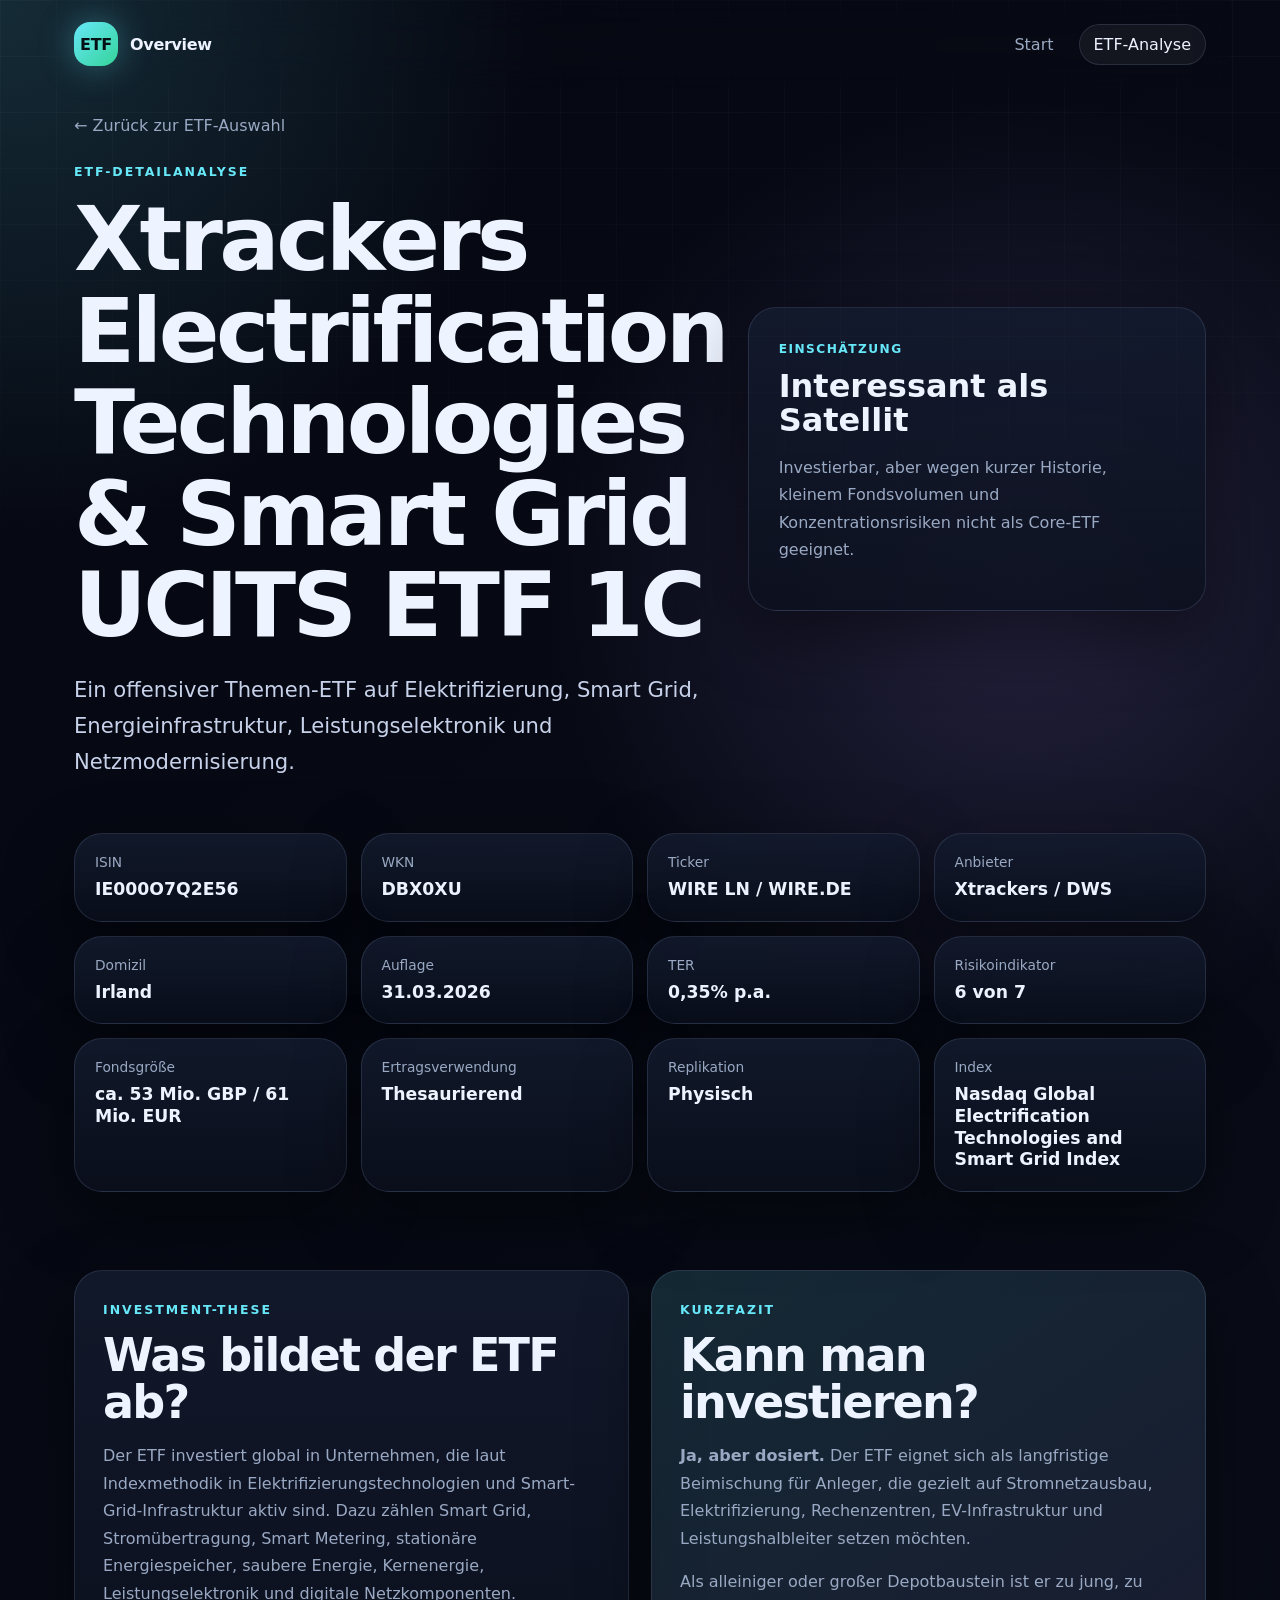
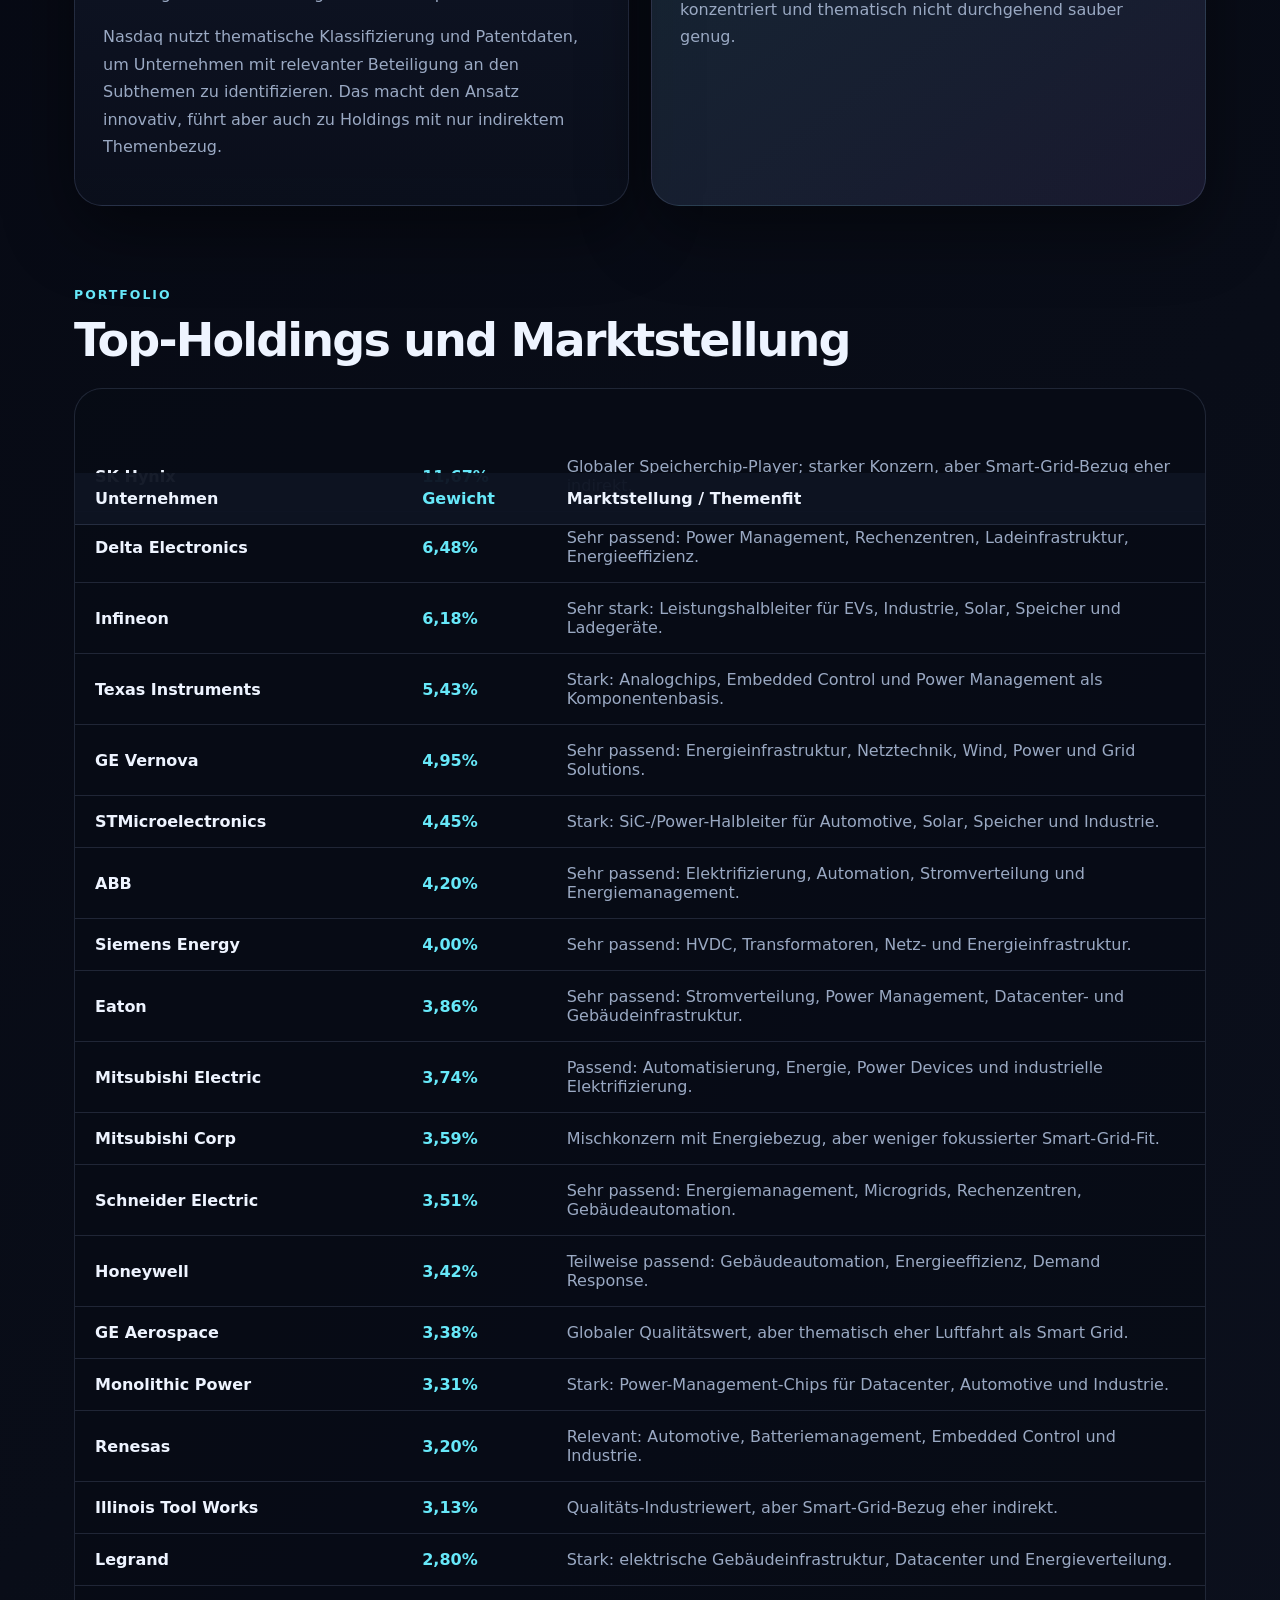
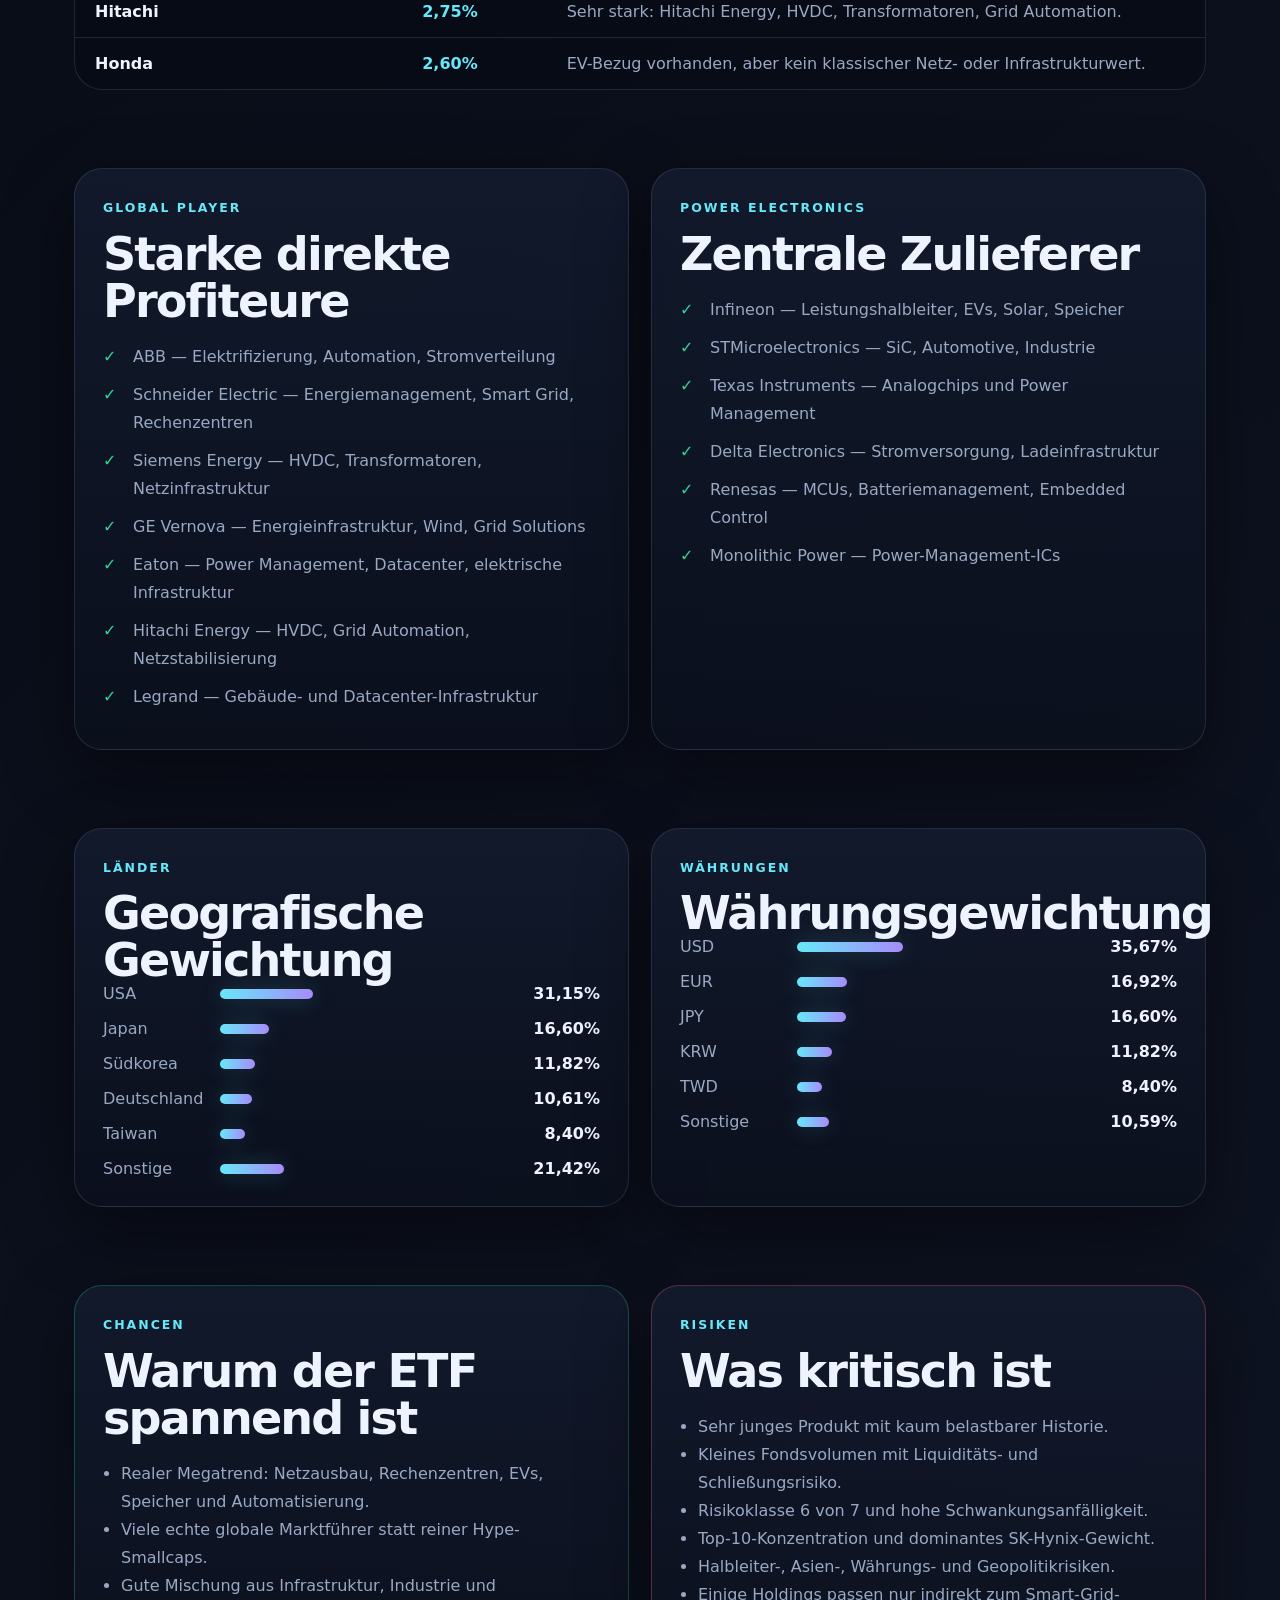
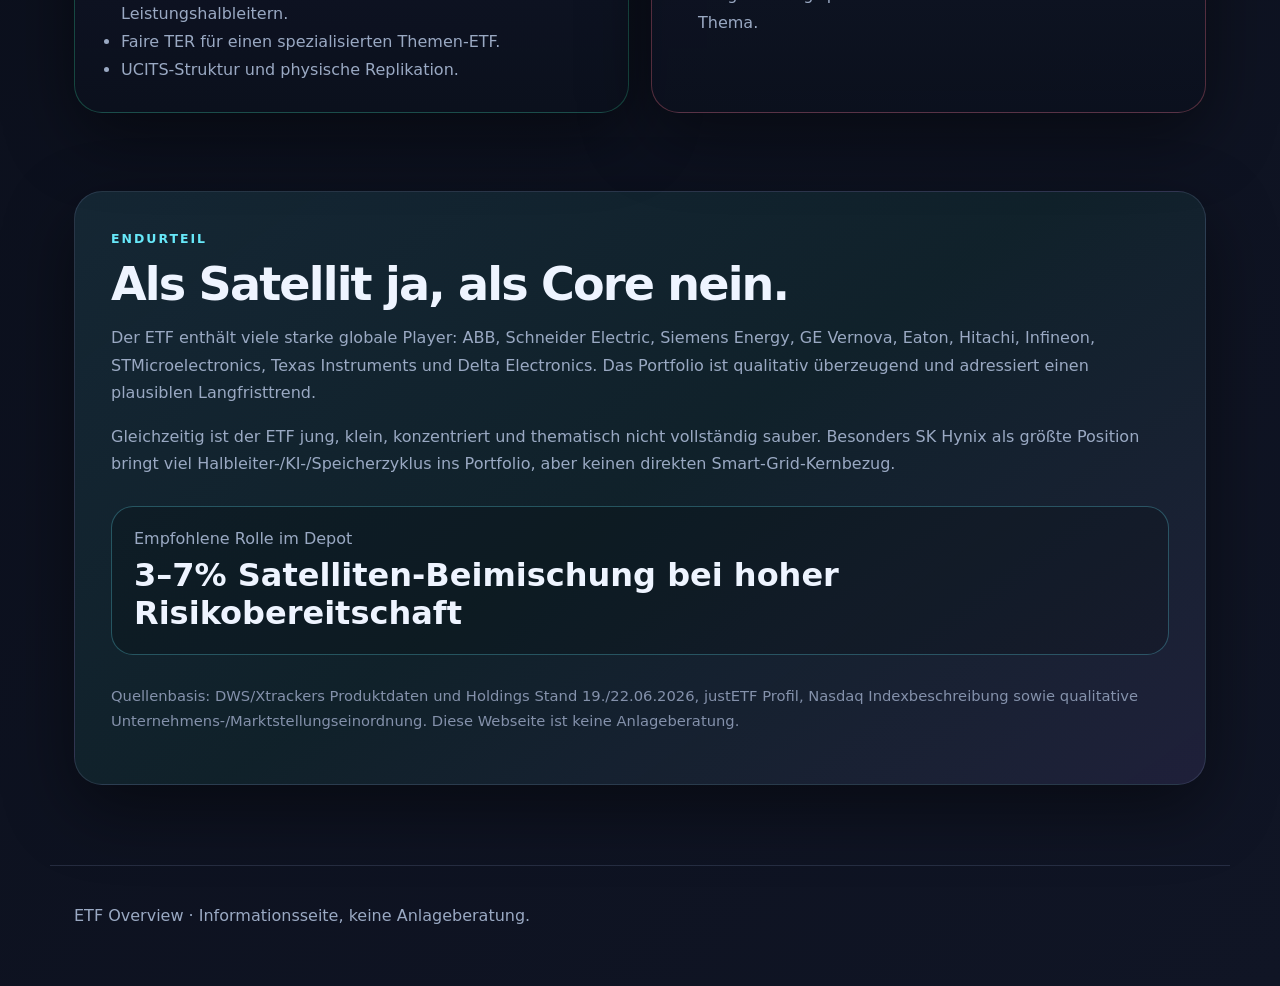
==== etf.html @ c2e36593 "Initial ETF overview website" ====
<!doctype html>
<html lang="de">
<head>
  <meta charset="utf-8" />
  <meta name="viewport" content="width=device-width, initial-scale=1" />
  <title>Xtrackers Electrification Technologies & Smart Grid UCITS ETF 1C · ETF Overview</title>
  <meta name="description" content="Ausführliche ETF-Analyse zu IE000O7Q2E56 mit Holdings, Chancen, Risiken und Investment-Einschätzung." />
  <link rel="stylesheet" href="styles.css" />
</head>
<body>
  <header class="site-header">
    <a class="brand" href="index.html" aria-label="ETF Overview Startseite">
      <span class="brand-mark">ETF</span>
      <span>Overview</span>
    </a>
    <nav class="nav" aria-label="Hauptnavigation">
      <a href="index.html">Start</a>
      <a href="etf.html" class="active">ETF-Analyse</a>
    </nav>
  </header>

  <main>
    <section class="detail-hero">
      <div>
        <a class="back-link" href="index.html">← Zurück zur ETF-Auswahl</a>
        <p class="eyebrow">ETF-Detailanalyse</p>
        <h1>Xtrackers Electrification Technologies & Smart Grid UCITS ETF 1C</h1>
        <p class="lead">Ein offensiver Themen-ETF auf Elektrifizierung, Smart Grid, Energieinfrastruktur, Leistungselektronik und Netzmodernisierung.</p>
      </div>
      <aside class="verdict-card">
        <span class="verdict-label">Einschätzung</span>
        <strong>Interessant als Satellit</strong>
        <p>Investierbar, aber wegen kurzer Historie, kleinem Fondsvolumen und Konzentrationsrisiken nicht als Core-ETF geeignet.</p>
      </aside>
    </section>

    <section class="metric-grid">
      <div><span>ISIN</span><strong>IE000O7Q2E56</strong></div>
      <div><span>WKN</span><strong>DBX0XU</strong></div>
      <div><span>Ticker</span><strong>WIRE LN / WIRE.DE</strong></div>
      <div><span>Anbieter</span><strong>Xtrackers / DWS</strong></div>
      <div><span>Domizil</span><strong>Irland</strong></div>
      <div><span>Auflage</span><strong>31.03.2026</strong></div>
      <div><span>TER</span><strong>0,35% p.a.</strong></div>
      <div><span>Risikoindikator</span><strong>6 von 7</strong></div>
      <div><span>Fondsgröße</span><strong>ca. 53 Mio. GBP / 61 Mio. EUR</strong></div>
      <div><span>Ertragsverwendung</span><strong>Thesaurierend</strong></div>
      <div><span>Replikation</span><strong>Physisch</strong></div>
      <div><span>Index</span><strong>Nasdaq Global Electrification Technologies and Smart Grid Index</strong></div>
    </section>

    <section class="section two-column">
      <article class="content-card">
        <p class="eyebrow">Investment-These</p>
        <h2>Was bildet der ETF ab?</h2>
        <p>Der ETF investiert global in Unternehmen, die laut Indexmethodik in Elektrifizierungstechnologien und Smart-Grid-Infrastruktur aktiv sind. Dazu zählen Smart Grid, Stromübertragung, Smart Metering, stationäre Energiespeicher, saubere Energie, Kernenergie, Leistungselektronik und digitale Netzkomponenten.</p>
        <p>Nasdaq nutzt thematische Klassifizierung und Patentdaten, um Unternehmen mit relevanter Beteiligung an den Subthemen zu identifizieren. Das macht den Ansatz innovativ, führt aber auch zu Holdings mit nur indirektem Themenbezug.</p>
      </article>
      <article class="content-card accent">
        <p class="eyebrow">Kurzfazit</p>
        <h2>Kann man investieren?</h2>
        <p><strong>Ja, aber dosiert.</strong> Der ETF eignet sich als langfristige Beimischung für Anleger, die gezielt auf Stromnetzausbau, Elektrifizierung, Rechenzentren, EV-Infrastruktur und Leistungshalbleiter setzen möchten.</p>
        <p>Als alleiniger oder großer Depotbaustein ist er zu jung, zu konzentriert und thematisch nicht durchgehend sauber genug.</p>
      </article>
    </section>

    <section class="section">
      <div class="section-heading">
        <p class="eyebrow">Portfolio</p>
        <h2>Top-Holdings und Marktstellung</h2>
      </div>
      <div class="holdings-table" role="table" aria-label="Top Holdings">
        <div class="table-row header" role="row">
          <span>Unternehmen</span><span>Gewicht</span><span>Marktstellung / Themenfit</span>
        </div>
        <div class="table-row"><span>SK Hynix</span><span>11,67%</span><span>Globaler Speicherchip-Player; starker Konzern, aber Smart-Grid-Bezug eher indirekt.</span></div>
        <div class="table-row"><span>Delta Electronics</span><span>6,48%</span><span>Sehr passend: Power Management, Rechenzentren, Ladeinfrastruktur, Energieeffizienz.</span></div>
        <div class="table-row"><span>Infineon</span><span>6,18%</span><span>Sehr stark: Leistungshalbleiter für EVs, Industrie, Solar, Speicher und Ladegeräte.</span></div>
        <div class="table-row"><span>Texas Instruments</span><span>5,43%</span><span>Stark: Analogchips, Embedded Control und Power Management als Komponentenbasis.</span></div>
        <div class="table-row"><span>GE Vernova</span><span>4,95%</span><span>Sehr passend: Energieinfrastruktur, Netztechnik, Wind, Power und Grid Solutions.</span></div>
        <div class="table-row"><span>STMicroelectronics</span><span>4,45%</span><span>Stark: SiC-/Power-Halbleiter für Automotive, Solar, Speicher und Industrie.</span></div>
        <div class="table-row"><span>ABB</span><span>4,20%</span><span>Sehr passend: Elektrifizierung, Automation, Stromverteilung und Energiemanagement.</span></div>
        <div class="table-row"><span>Siemens Energy</span><span>4,00%</span><span>Sehr passend: HVDC, Transformatoren, Netz- und Energieinfrastruktur.</span></div>
        <div class="table-row"><span>Eaton</span><span>3,86%</span><span>Sehr passend: Stromverteilung, Power Management, Datacenter- und Gebäudeinfrastruktur.</span></div>
        <div class="table-row"><span>Mitsubishi Electric</span><span>3,74%</span><span>Passend: Automatisierung, Energie, Power Devices und industrielle Elektrifizierung.</span></div>
        <div class="table-row"><span>Mitsubishi Corp</span><span>3,59%</span><span>Mischkonzern mit Energiebezug, aber weniger fokussierter Smart-Grid-Fit.</span></div>
        <div class="table-row"><span>Schneider Electric</span><span>3,51%</span><span>Sehr passend: Energiemanagement, Microgrids, Rechenzentren, Gebäudeautomation.</span></div>
        <div class="table-row"><span>Honeywell</span><span>3,42%</span><span>Teilweise passend: Gebäudeautomation, Energieeffizienz, Demand Response.</span></div>
        <div class="table-row"><span>GE Aerospace</span><span>3,38%</span><span>Globaler Qualitätswert, aber thematisch eher Luftfahrt als Smart Grid.</span></div>
        <div class="table-row"><span>Monolithic Power</span><span>3,31%</span><span>Stark: Power-Management-Chips für Datacenter, Automotive und Industrie.</span></div>
        <div class="table-row"><span>Renesas</span><span>3,20%</span><span>Relevant: Automotive, Batteriemanagement, Embedded Control und Industrie.</span></div>
        <div class="table-row"><span>Illinois Tool Works</span><span>3,13%</span><span>Qualitäts-Industriewert, aber Smart-Grid-Bezug eher indirekt.</span></div>
        <div class="table-row"><span>Legrand</span><span>2,80%</span><span>Stark: elektrische Gebäudeinfrastruktur, Datacenter und Energieverteilung.</span></div>
        <div class="table-row"><span>Hitachi</span><span>2,75%</span><span>Sehr stark: Hitachi Energy, HVDC, Transformatoren, Grid Automation.</span></div>
        <div class="table-row"><span>Honda</span><span>2,60%</span><span>EV-Bezug vorhanden, aber kein klassischer Netz- oder Infrastrukturwert.</span></div>
      </div>
    </section>

    <section class="section two-column">
      <article class="content-card">
        <p class="eyebrow">Global Player</p>
        <h2>Starke direkte Profiteure</h2>
        <ul class="check-list">
          <li>ABB — Elektrifizierung, Automation, Stromverteilung</li>
          <li>Schneider Electric — Energiemanagement, Smart Grid, Rechenzentren</li>
          <li>Siemens Energy — HVDC, Transformatoren, Netzinfrastruktur</li>
          <li>GE Vernova — Energieinfrastruktur, Wind, Grid Solutions</li>
          <li>Eaton — Power Management, Datacenter, elektrische Infrastruktur</li>
          <li>Hitachi Energy — HVDC, Grid Automation, Netzstabilisierung</li>
          <li>Legrand — Gebäude- und Datacenter-Infrastruktur</li>
        </ul>
      </article>
      <article class="content-card">
        <p class="eyebrow">Power Electronics</p>
        <h2>Zentrale Zulieferer</h2>
        <ul class="check-list">
          <li>Infineon — Leistungshalbleiter, EVs, Solar, Speicher</li>
          <li>STMicroelectronics — SiC, Automotive, Industrie</li>
          <li>Texas Instruments — Analogchips und Power Management</li>
          <li>Delta Electronics — Stromversorgung, Ladeinfrastruktur</li>
          <li>Renesas — MCUs, Batteriemanagement, Embedded Control</li>
          <li>Monolithic Power — Power-Management-ICs</li>
        </ul>
      </article>
    </section>

    <section class="section allocation-grid">
      <article class="content-card">
        <p class="eyebrow">Länder</p>
        <h2>Geografische Gewichtung</h2>
        <div class="bars">
          <div><span>USA</span><strong style="width:31.15%"></strong><em>31,15%</em></div>
          <div><span>Japan</span><strong style="width:16.60%"></strong><em>16,60%</em></div>
          <div><span>Südkorea</span><strong style="width:11.82%"></strong><em>11,82%</em></div>
          <div><span>Deutschland</span><strong style="width:10.61%"></strong><em>10,61%</em></div>
          <div><span>Taiwan</span><strong style="width:8.40%"></strong><em>8,40%</em></div>
          <div><span>Sonstige</span><strong style="width:21.42%"></strong><em>21,42%</em></div>
        </div>
      </article>
      <article class="content-card">
        <p class="eyebrow">Währungen</p>
        <h2>Währungsgewichtung</h2>
        <div class="bars">
          <div><span>USD</span><strong style="width:35.67%"></strong><em>35,67%</em></div>
          <div><span>EUR</span><strong style="width:16.92%"></strong><em>16,92%</em></div>
          <div><span>JPY</span><strong style="width:16.60%"></strong><em>16,60%</em></div>
          <div><span>KRW</span><strong style="width:11.82%"></strong><em>11,82%</em></div>
          <div><span>TWD</span><strong style="width:8.40%"></strong><em>8,40%</em></div>
          <div><span>Sonstige</span><strong style="width:10.59%"></strong><em>10,59%</em></div>
        </div>
      </article>
    </section>

    <section class="section two-column">
      <article class="content-card positive">
        <p class="eyebrow">Chancen</p>
        <h2>Warum der ETF spannend ist</h2>
        <ul>
          <li>Realer Megatrend: Netzausbau, Rechenzentren, EVs, Speicher und Automatisierung.</li>
          <li>Viele echte globale Marktführer statt reiner Hype-Smallcaps.</li>
          <li>Gute Mischung aus Infrastruktur, Industrie und Leistungshalbleitern.</li>
          <li>Faire TER für einen spezialisierten Themen-ETF.</li>
          <li>UCITS-Struktur und physische Replikation.</li>
        </ul>
      </article>
      <article class="content-card risk">
        <p class="eyebrow">Risiken</p>
        <h2>Was kritisch ist</h2>
        <ul>
          <li>Sehr junges Produkt mit kaum belastbarer Historie.</li>
          <li>Kleines Fondsvolumen mit Liquiditäts- und Schließungsrisiko.</li>
          <li>Risikoklasse 6 von 7 und hohe Schwankungsanfälligkeit.</li>
          <li>Top-10-Konzentration und dominantes SK-Hynix-Gewicht.</li>
          <li>Halbleiter-, Asien-, Währungs- und Geopolitikrisiken.</li>
          <li>Einige Holdings passen nur indirekt zum Smart-Grid-Thema.</li>
        </ul>
      </article>
    </section>

    <section class="section conclusion">
      <p class="eyebrow">Endurteil</p>
      <h2>Als Satellit ja, als Core nein.</h2>
      <p>Der ETF enthält viele starke globale Player: ABB, Schneider Electric, Siemens Energy, GE Vernova, Eaton, Hitachi, Infineon, STMicroelectronics, Texas Instruments und Delta Electronics. Das Portfolio ist qualitativ überzeugend und adressiert einen plausiblen Langfristtrend.</p>
      <p>Gleichzeitig ist der ETF jung, klein, konzentriert und thematisch nicht vollständig sauber. Besonders SK Hynix als größte Position bringt viel Halbleiter-/KI-/Speicherzyklus ins Portfolio, aber keinen direkten Smart-Grid-Kernbezug.</p>
      <div class="recommendation">
        <span>Empfohlene Rolle im Depot</span>
        <strong>3–7% Satelliten-Beimischung bei hoher Risikobereitschaft</strong>
      </div>
      <p class="source-note">Quellenbasis: DWS/Xtrackers Produktdaten und Holdings Stand 19./22.06.2026, justETF Profil, Nasdaq Indexbeschreibung sowie qualitative Unternehmens-/Marktstellungseinordnung. Diese Webseite ist keine Anlageberatung.</p>
    </section>
  </main>

  <footer class="site-footer">
    <p>ETF Overview · Informationsseite, keine Anlageberatung.</p>
  </footer>
</body>
</html>
---- styles.css ----
:root {
  color-scheme: dark;
  --bg: #070a12;
  --bg-soft: #0d1220;
  --card: rgba(18, 25, 42, 0.78);
  --card-strong: rgba(25, 34, 56, 0.92);
  --text: #eef4ff;
  --muted: #9aa9c3;
  --line: rgba(142, 162, 204, 0.18);
  --accent: #67e8f9;
  --accent-2: #a78bfa;
  --accent-3: #34d399;
  --danger: #fb7185;
  --warning: #fbbf24;
  --shadow: 0 24px 70px rgba(0, 0, 0, 0.45);
  --radius: 28px;
  --max: 1180px;
}

* { box-sizing: border-box; }

html { scroll-behavior: smooth; }

body {
  margin: 0;
  min-height: 100vh;
  font-family: Inter, ui-sans-serif, system-ui, -apple-system, BlinkMacSystemFont, "Segoe UI", sans-serif;
  background:
    radial-gradient(circle at top left, rgba(103, 232, 249, 0.16), transparent 34rem),
    radial-gradient(circle at 80% 10%, rgba(167, 139, 250, 0.18), transparent 30rem),
    linear-gradient(135deg, #050711 0%, #090d18 45%, #101525 100%);
  color: var(--text);
}

body::before {
  content: "";
  position: fixed;
  inset: 0;
  pointer-events: none;
  background-image:
    linear-gradient(rgba(255, 255, 255, 0.035) 1px, transparent 1px),
    linear-gradient(90deg, rgba(255, 255, 255, 0.035) 1px, transparent 1px);
  background-size: 56px 56px;
  mask-image: linear-gradient(to bottom, rgba(0,0,0,.8), transparent 75%);
}

a { color: inherit; text-decoration: none; }

.site-header {
  position: sticky;
  top: 0;
  z-index: 20;
  display: flex;
  align-items: center;
  justify-content: space-between;
  max-width: var(--max);
  margin: 0 auto;
  padding: 22px 24px;
  backdrop-filter: blur(18px);
}

.brand { display: inline-flex; align-items: center; gap: 12px; font-weight: 800; letter-spacing: -0.02em; }
.brand-mark {
  display: grid;
  place-items: center;
  width: 44px;
  height: 44px;
  border-radius: 16px;
  color: #041016;
  background: linear-gradient(135deg, var(--accent), var(--accent-3));
  box-shadow: 0 0 34px rgba(103, 232, 249, .35);
}

.nav { display: flex; gap: 10px; }
.nav a {
  padding: 10px 14px;
  color: var(--muted);
  border: 1px solid transparent;
  border-radius: 999px;
}
.nav a.active, .nav a:hover { color: var(--text); border-color: var(--line); background: rgba(255,255,255,.05); }

main { max-width: var(--max); margin: 0 auto; padding: 28px 24px 80px; }

.hero, .detail-hero {
  display: grid;
  grid-template-columns: minmax(0, 1.05fr) minmax(320px, .75fr);
  gap: 32px;
  align-items: center;
  min-height: 68vh;
}

.detail-hero { min-height: 420px; }

.eyebrow {
  margin: 0 0 12px;
  color: var(--accent);
  font-size: 0.78rem;
  font-weight: 800;
  text-transform: uppercase;
  letter-spacing: 0.16em;
}

h1, h2, h3 { margin: 0; letter-spacing: -0.04em; line-height: 1.02; }
h1 { font-size: clamp(2.8rem, 7vw, 6.4rem); max-width: 950px; }
h2 { font-size: clamp(1.8rem, 3.6vw, 3rem); }
h3 { font-size: clamp(1.4rem, 2.4vw, 2.1rem); }

.lead { color: #c7d2ea; font-size: clamp(1.08rem, 1.7vw, 1.32rem); line-height: 1.7; max-width: 760px; }
p { color: var(--muted); line-height: 1.72; }

.hero-actions { display: flex; gap: 14px; flex-wrap: wrap; margin-top: 30px; }
.button {
  display: inline-flex;
  align-items: center;
  justify-content: center;
  min-height: 48px;
  padding: 0 20px;
  border-radius: 999px;
  font-weight: 800;
  border: 1px solid var(--line);
}
.button.primary { color: #031018; background: linear-gradient(135deg, var(--accent), var(--accent-3)); box-shadow: 0 16px 42px rgba(52, 211, 153, .2); }
.button.ghost { color: var(--text); background: rgba(255,255,255,.05); }

.hero-panel, .verdict-card, .content-card, .etf-card, .metric-grid > div, .conclusion {
  border: 1px solid var(--line);
  background: linear-gradient(180deg, rgba(19, 27, 46, 0.86), rgba(11, 16, 29, 0.82));
  box-shadow: var(--shadow);
  border-radius: var(--radius);
}

.hero-panel {
  position: relative;
  overflow: hidden;
  padding: 34px;
  min-height: 420px;
}

.panel-label, .verdict-label { color: var(--accent); font-weight: 800; text-transform: uppercase; letter-spacing: .12em; font-size: .76rem; }
.hero-panel h2 { margin-top: 16px; }

.orb { position: absolute; border-radius: 50%; filter: blur(4px); opacity: .78; }
.orb-one { width: 210px; height: 210px; right: -70px; top: -50px; background: radial-gradient(circle, rgba(103,232,249,.5), transparent 70%); }
.orb-two { width: 180px; height: 180px; left: -40px; bottom: -40px; background: radial-gradient(circle, rgba(167,139,250,.45), transparent 70%); }

.metric-grid {
  display: grid;
  grid-template-columns: repeat(4, minmax(0, 1fr));
  gap: 14px;
  margin: 32px 0;
}
.metric-grid.mini { grid-template-columns: repeat(2, minmax(0, 1fr)); position: relative; z-index: 1; }
.metric-grid > div { padding: 20px; }
.metric-grid span { display: block; color: var(--muted); font-size: .86rem; margin-bottom: 9px; }
.metric-grid strong { display: block; font-size: 1.08rem; line-height: 1.25; }

.section { margin-top: 78px; }
.section-heading { max-width: 780px; margin-bottom: 24px; }
.two-column, .allocation-grid { display: grid; grid-template-columns: repeat(2, minmax(0, 1fr)); gap: 22px; }

.etf-card {
  display: block;
  padding: 30px;
  transition: transform .2s ease, border-color .2s ease, background .2s ease;
}
.etf-card:hover { transform: translateY(-4px); border-color: rgba(103,232,249,.46); background: linear-gradient(180deg, rgba(23, 34, 60, .94), rgba(11,16,29,.9)); }
.card-topline { display: flex; gap: 8px; flex-wrap: wrap; margin-bottom: 20px; }
.pill { display: inline-flex; padding: 7px 10px; color: #041016; background: var(--accent); border-radius: 999px; font-weight: 800; font-size: .75rem; }
.pill.muted { color: var(--text); background: rgba(255,255,255,.08); border: 1px solid var(--line); }
.card-stats { display: flex; flex-wrap: wrap; gap: 10px; margin: 24px 0; }
.card-stats span { color: var(--muted); padding: 10px 12px; background: rgba(255,255,255,.05); border-radius: 14px; border: 1px solid var(--line); }
.card-stats strong { color: var(--text); }
.card-footer { display: flex; justify-content: space-between; align-items: center; color: var(--accent); font-weight: 900; }

.back-link { display: inline-flex; margin-bottom: 26px; color: var(--muted); }
.back-link:hover { color: var(--accent); }
.verdict-card { padding: 30px; }
.verdict-card strong { display: block; margin-top: 12px; font-size: 2rem; line-height: 1.08; }

.content-card { padding: 28px; }
.content-card.accent { background: linear-gradient(145deg, rgba(103,232,249,.14), rgba(167,139,250,.10)); }
.content-card.positive { border-color: rgba(52,211,153,.28); }
.content-card.risk { border-color: rgba(251,113,133,.30); }

ul { margin: 18px 0 0; padding-left: 18px; color: var(--muted); line-height: 1.75; }
.check-list { list-style: none; padding: 0; }
.check-list li { position: relative; padding-left: 30px; margin: 10px 0; }
.check-list li::before { content: "✓"; position: absolute; left: 0; color: var(--accent-3); font-weight: 900; }

.holdings-table { overflow: hidden; border-radius: var(--radius); border: 1px solid var(--line); background: rgba(8, 12, 22, .72); }
.table-row { display: grid; grid-template-columns: 1.1fr .45fr 2.2fr; gap: 18px; padding: 16px 20px; border-bottom: 1px solid var(--line); align-items: center; }
.table-row:last-child { border-bottom: 0; }
.table-row.header { position: sticky; top: 84px; z-index: 5; color: var(--text); font-weight: 900; background: rgba(14, 20, 35, .96); }
.table-row span:nth-child(2) { color: var(--accent); font-weight: 900; }
.table-row:not(.header) span:first-child { font-weight: 800; color: var(--text); }
.table-row:not(.header) span:last-child { color: var(--muted); }

.bars { display: grid; gap: 16px; }
.bars div { display: grid; grid-template-columns: 105px 1fr 70px; gap: 12px; align-items: center; color: var(--muted); }
.bars strong { display: block; height: 10px; border-radius: 999px; background: linear-gradient(90deg, var(--accent), var(--accent-2)); min-width: 24px; box-shadow: 0 0 22px rgba(103,232,249,.22); }
.bars em { font-style: normal; color: var(--text); font-weight: 800; text-align: right; }

.conclusion { padding: 36px; background: linear-gradient(145deg, rgba(103,232,249,.10), rgba(52,211,153,.08), rgba(167,139,250,.10)); }
.recommendation { margin: 28px 0; padding: 22px; border-radius: 22px; border: 1px solid rgba(103,232,249,.28); background: rgba(0,0,0,.18); }
.recommendation span { display: block; color: var(--muted); margin-bottom: 8px; }
.recommendation strong { font-size: clamp(1.25rem, 2.5vw, 2rem); }
.source-note { font-size: .92rem; color: #8491ab; }

.site-footer { max-width: var(--max); margin: 0 auto; padding: 36px 24px 56px; border-top: 1px solid var(--line); }
.site-footer p { margin: 0; }

@media (max-width: 900px) {
  .hero, .detail-hero, .two-column, .allocation-grid { grid-template-columns: 1fr; }
  .metric-grid { grid-template-columns: repeat(2, minmax(0, 1fr)); }
  .table-row { grid-template-columns: 1fr; gap: 6px; }
  .table-row.header { display: none; }
  .site-header { align-items: flex-start; gap: 14px; flex-direction: column; }
}

@media (max-width: 560px) {
  main { padding-inline: 16px; }
  .site-header { padding-inline: 16px; }
  .metric-grid { grid-template-columns: 1fr; }
  .hero-panel, .content-card, .etf-card, .conclusion { padding: 22px; }
  .bars div { grid-template-columns: 1fr; }
  .bars em { text-align: left; }
}
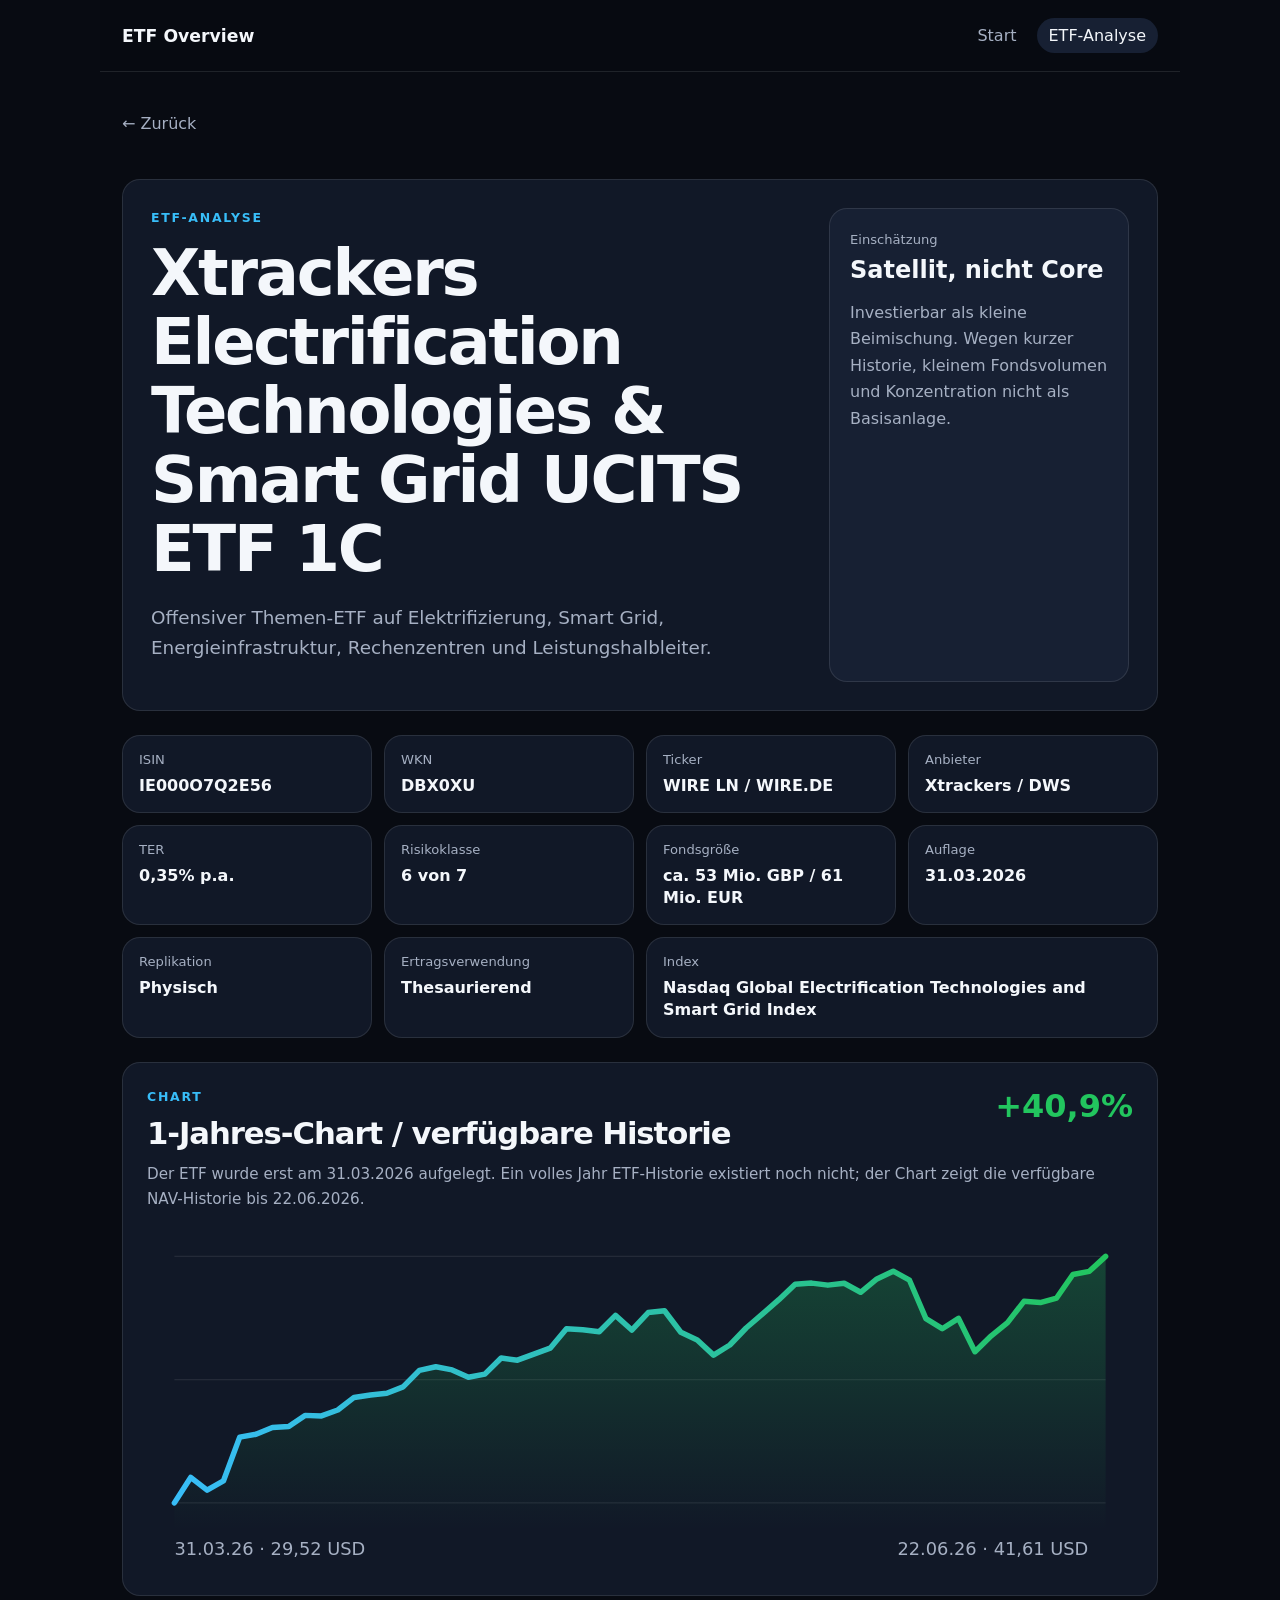
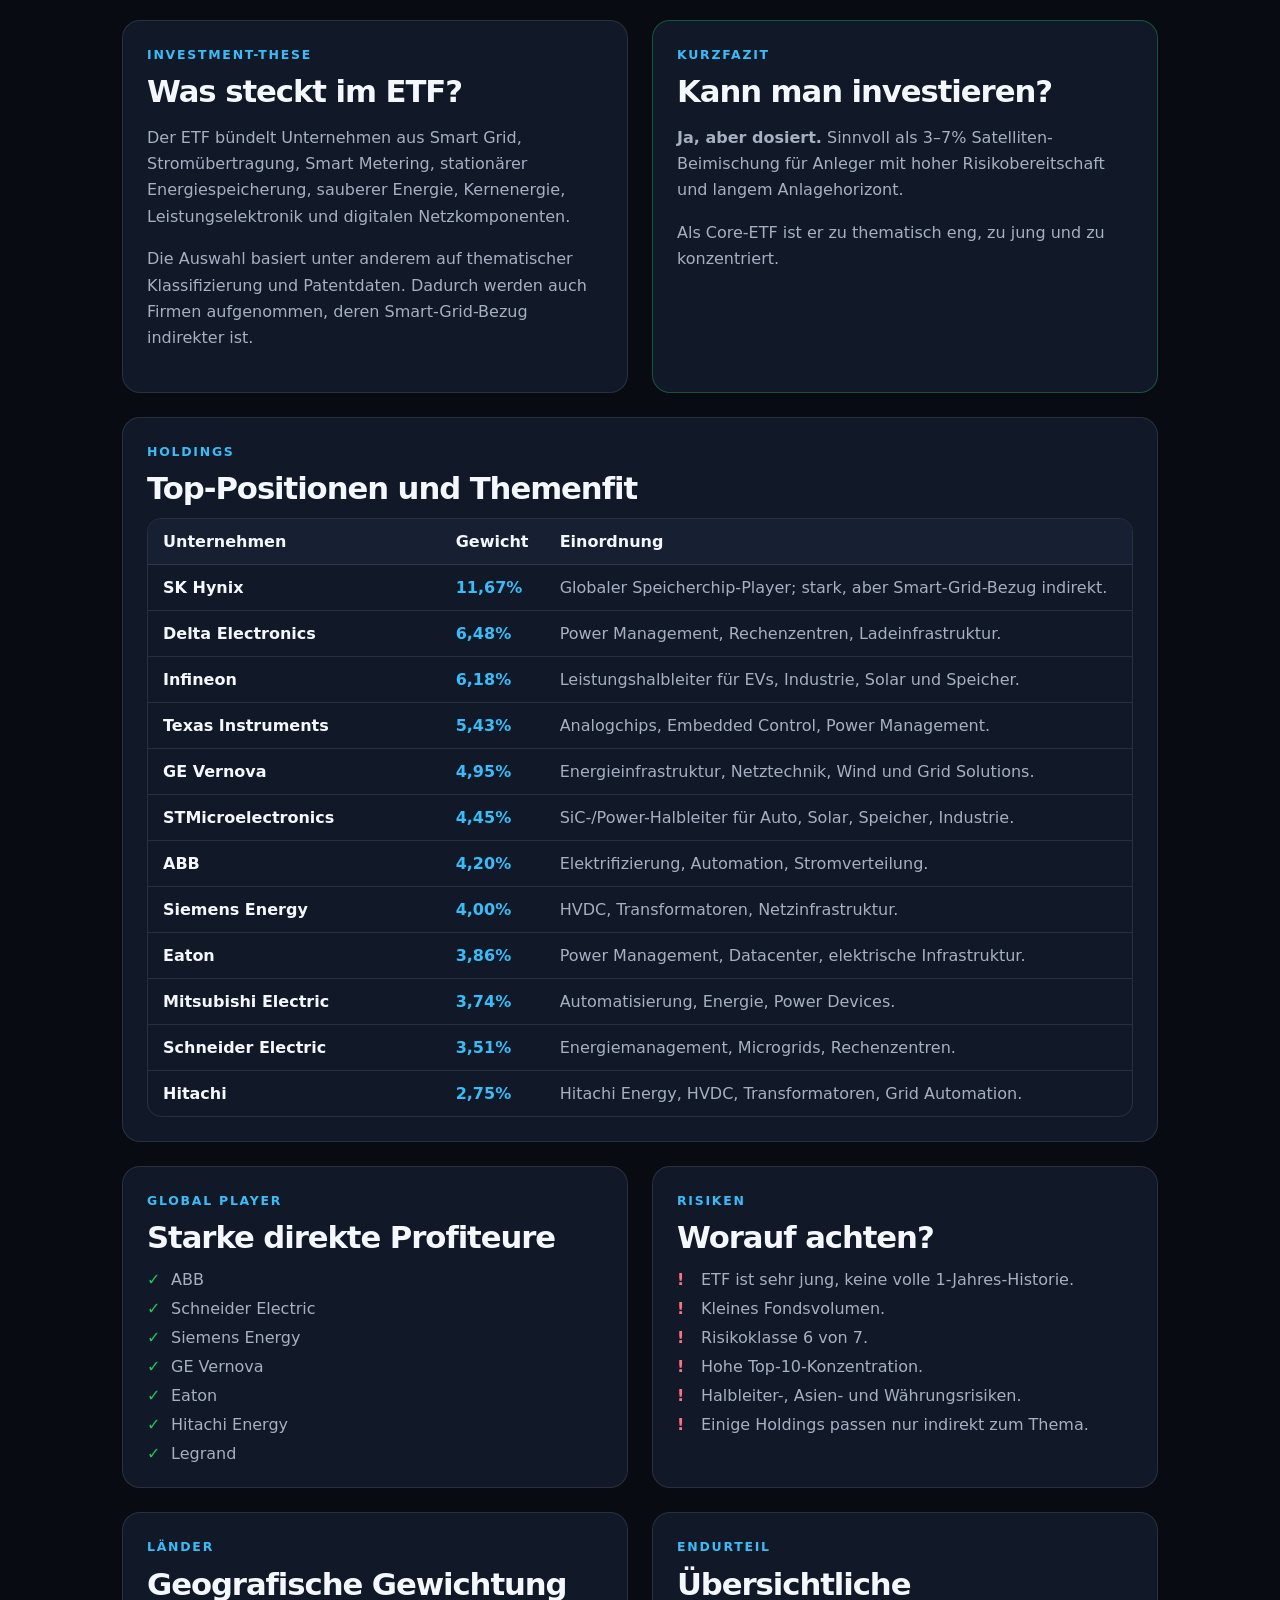
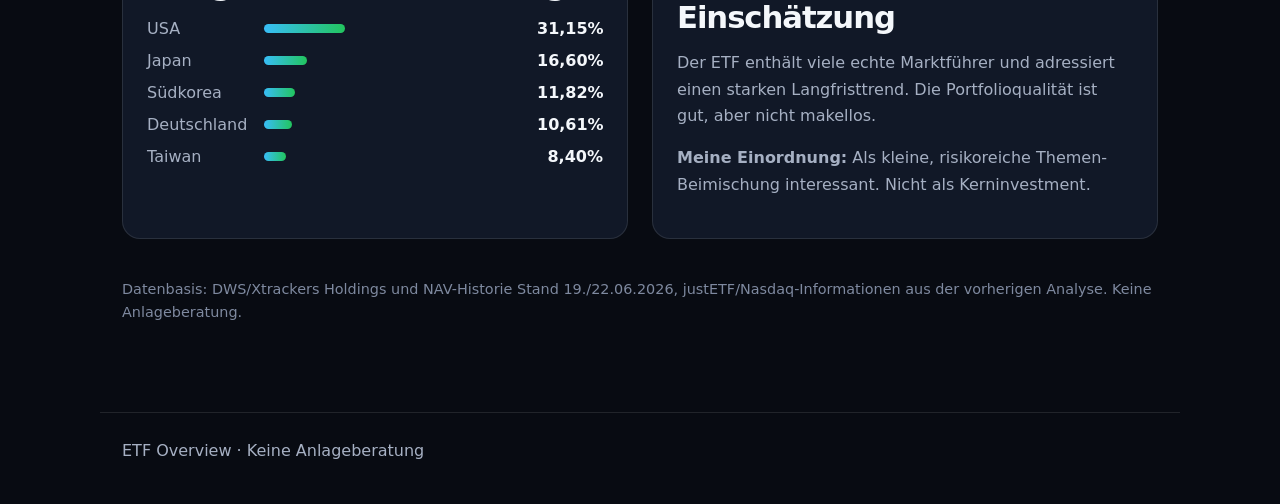
==== commit d351b65b: "Simplify ETF page and add NAV chart" ====
--- a/etf.html
+++ b/etf.html
@@ -3,195 +3,169 @@
 <head>
   <meta charset="utf-8" />
   <meta name="viewport" content="width=device-width, initial-scale=1" />
-  <title>Xtrackers Electrification Technologies & Smart Grid UCITS ETF 1C · ETF Overview</title>
-  <meta name="description" content="Ausführliche ETF-Analyse zu IE000O7Q2E56 mit Holdings, Chancen, Risiken und Investment-Einschätzung." />
+  <title>Xtrackers Electrification Technologies & Smart Grid UCITS ETF 1C</title>
+  <meta name="description" content="ETF-Übersicht mit Chart, Kennzahlen, Holdings, Chancen und Risiken." />
   <link rel="stylesheet" href="styles.css" />
 </head>
 <body>
-  <header class="site-header">
-    <a class="brand" href="index.html" aria-label="ETF Overview Startseite">
-      <span class="brand-mark">ETF</span>
-      <span>Overview</span>
-    </a>
-    <nav class="nav" aria-label="Hauptnavigation">
+  <header class="topbar">
+    <a class="logo" href="index.html">ETF Overview</a>
+    <nav>
       <a href="index.html">Start</a>
-      <a href="etf.html" class="active">ETF-Analyse</a>
+      <a class="active" href="etf.html">ETF-Analyse</a>
     </nav>
   </header>
 
-  <main>
-    <section class="detail-hero">
+  <main class="container detail">
+    <a class="back" href="index.html">← Zurück</a>
+
+    <section class="summary-card">
       <div>
-        <a class="back-link" href="index.html">← Zurück zur ETF-Auswahl</a>
-        <p class="eyebrow">ETF-Detailanalyse</p>
+        <p class="kicker">ETF-Analyse</p>
         <h1>Xtrackers Electrification Technologies & Smart Grid UCITS ETF 1C</h1>
-        <p class="lead">Ein offensiver Themen-ETF auf Elektrifizierung, Smart Grid, Energieinfrastruktur, Leistungselektronik und Netzmodernisierung.</p>
+        <p class="intro">Offensiver Themen-ETF auf Elektrifizierung, Smart Grid, Energieinfrastruktur, Rechenzentren und Leistungshalbleiter.</p>
       </div>
-      <aside class="verdict-card">
-        <span class="verdict-label">Einschätzung</span>
-        <strong>Interessant als Satellit</strong>
-        <p>Investierbar, aber wegen kurzer Historie, kleinem Fondsvolumen und Konzentrationsrisiken nicht als Core-ETF geeignet.</p>
+      <aside class="rating-box">
+        <span>Einschätzung</span>
+        <strong>Satellit, nicht Core</strong>
+        <p>Investierbar als kleine Beimischung. Wegen kurzer Historie, kleinem Fondsvolumen und Konzentration nicht als Basisanlage.</p>
       </aside>
     </section>
 
-    <section class="metric-grid">
+    <section class="facts-grid" aria-label="ETF Stammdaten">
       <div><span>ISIN</span><strong>IE000O7Q2E56</strong></div>
       <div><span>WKN</span><strong>DBX0XU</strong></div>
       <div><span>Ticker</span><strong>WIRE LN / WIRE.DE</strong></div>
       <div><span>Anbieter</span><strong>Xtrackers / DWS</strong></div>
-      <div><span>Domizil</span><strong>Irland</strong></div>
+      <div><span>TER</span><strong>0,35% p.a.</strong></div>
+      <div><span>Risikoklasse</span><strong>6 von 7</strong></div>
+      <div><span>Fondsgröße</span><strong>ca. 53 Mio. GBP / 61 Mio. EUR</strong></div>
       <div><span>Auflage</span><strong>31.03.2026</strong></div>
-      <div><span>TER</span><strong>0,35% p.a.</strong></div>
-      <div><span>Risikoindikator</span><strong>6 von 7</strong></div>
-      <div><span>Fondsgröße</span><strong>ca. 53 Mio. GBP / 61 Mio. EUR</strong></div>
+      <div><span>Replikation</span><strong>Physisch</strong></div>
       <div><span>Ertragsverwendung</span><strong>Thesaurierend</strong></div>
-      <div><span>Replikation</span><strong>Physisch</strong></div>
-      <div><span>Index</span><strong>Nasdaq Global Electrification Technologies and Smart Grid Index</strong></div>
+      <div class="wide"><span>Index</span><strong>Nasdaq Global Electrification Technologies and Smart Grid Index</strong></div>
     </section>
 
-    <section class="section two-column">
-      <article class="content-card">
-        <p class="eyebrow">Investment-These</p>
-        <h2>Was bildet der ETF ab?</h2>
-        <p>Der ETF investiert global in Unternehmen, die laut Indexmethodik in Elektrifizierungstechnologien und Smart-Grid-Infrastruktur aktiv sind. Dazu zählen Smart Grid, Stromübertragung, Smart Metering, stationäre Energiespeicher, saubere Energie, Kernenergie, Leistungselektronik und digitale Netzkomponenten.</p>
-        <p>Nasdaq nutzt thematische Klassifizierung und Patentdaten, um Unternehmen mit relevanter Beteiligung an den Subthemen zu identifizieren. Das macht den Ansatz innovativ, führt aber auch zu Holdings mit nur indirektem Themenbezug.</p>
+    <section class="panel chart-panel">
+      <div class="section-title">
+        <div>
+          <p class="kicker">Chart</p>
+          <h2>1-Jahres-Chart / verfügbare Historie</h2>
+        </div>
+        <div class="chart-return">+40,9%</div>
+      </div>
+      <p class="note">Der ETF wurde erst am 31.03.2026 aufgelegt. Ein volles Jahr ETF-Historie existiert noch nicht; der Chart zeigt die verfügbare NAV-Historie bis 22.06.2026.</p>
+      <svg class="chart" viewBox="0 0 720 250" role="img" aria-label="NAV-Chart seit Auflage von 29,52 auf 41,61 USD">
+        <defs>
+          <linearGradient id="lineGradient" x1="0" x2="1" y1="0" y2="0">
+            <stop offset="0" stop-color="#38bdf8" />
+            <stop offset="1" stop-color="#22c55e" />
+          </linearGradient>
+          <linearGradient id="areaGradient" x1="0" x2="0" y1="0" y2="1">
+            <stop offset="0" stop-color="#22c55e" stop-opacity="0.26" />
+            <stop offset="1" stop-color="#22c55e" stop-opacity="0" />
+          </linearGradient>
+        </defs>
+        <line x1="20" y1="20" x2="700" y2="20" class="grid-line" />
+        <line x1="20" y1="110" x2="700" y2="110" class="grid-line" />
+        <line x1="20" y1="200" x2="700" y2="200" class="grid-line" />
+        <polygon class="chart-area" points="20.0,200.0 31.9,181.4 43.9,190.7 55.8,184.0 67.7,152.0 79.6,149.9 91.6,144.9 103.5,144.3 115.4,136.1 127.4,136.5 139.3,132.2 151.2,123.0 163.2,121.2 175.1,119.9 187.0,115.3 198.9,103.2 210.9,100.6 222.8,102.9 234.7,108.3 246.7,106.0 258.6,94.2 270.5,95.8 282.5,91.4 294.4,87.0 306.3,72.8 318.2,73.6 330.2,75.0 342.1,63.1 354.0,73.8 366.0,61.0 377.9,59.7 389.8,75.4 401.8,81.0 413.7,92.1 425.6,84.7 437.5,72.3 449.5,62.0 461.4,51.6 473.3,40.3 485.3,39.5 497.2,41.0 509.1,39.6 521.1,46.2 533.0,36.5 544.9,30.8 556.8,37.4 568.8,65.4 580.7,72.8 592.6,65.3 604.6,89.6 616.5,78.0 628.4,68.4 640.4,52.8 652.3,53.7 664.2,50.4 676.1,33.2 688.1,30.9 700.0,20.0 700,220 20,220" />
+        <polyline class="chart-line" points="20.0,200.0 31.9,181.4 43.9,190.7 55.8,184.0 67.7,152.0 79.6,149.9 91.6,144.9 103.5,144.3 115.4,136.1 127.4,136.5 139.3,132.2 151.2,123.0 163.2,121.2 175.1,119.9 187.0,115.3 198.9,103.2 210.9,100.6 222.8,102.9 234.7,108.3 246.7,106.0 258.6,94.2 270.5,95.8 282.5,91.4 294.4,87.0 306.3,72.8 318.2,73.6 330.2,75.0 342.1,63.1 354.0,73.8 366.0,61.0 377.9,59.7 389.8,75.4 401.8,81.0 413.7,92.1 425.6,84.7 437.5,72.3 449.5,62.0 461.4,51.6 473.3,40.3 485.3,39.5 497.2,41.0 509.1,39.6 521.1,46.2 533.0,36.5 544.9,30.8 556.8,37.4 568.8,65.4 580.7,72.8 592.6,65.3 604.6,89.6 616.5,78.0 628.4,68.4 640.4,52.8 652.3,53.7 664.2,50.4 676.1,33.2 688.1,30.9 700.0,20.0" />
+        <text x="20" y="238">31.03.26 · 29,52 USD</text>
+        <text x="548" y="238">22.06.26 · 41,61 USD</text>
+      </svg>
+    </section>
+
+    <section class="two-cols">
+      <article class="panel">
+        <p class="kicker">Investment-These</p>
+        <h2>Was steckt im ETF?</h2>
+        <p>Der ETF bündelt Unternehmen aus Smart Grid, Stromübertragung, Smart Metering, stationärer Energiespeicherung, sauberer Energie, Kernenergie, Leistungselektronik und digitalen Netzkomponenten.</p>
+        <p>Die Auswahl basiert unter anderem auf thematischer Klassifizierung und Patentdaten. Dadurch werden auch Firmen aufgenommen, deren Smart-Grid-Bezug indirekter ist.</p>
       </article>
-      <article class="content-card accent">
-        <p class="eyebrow">Kurzfazit</p>
+      <article class="panel highlight">
+        <p class="kicker">Kurzfazit</p>
         <h2>Kann man investieren?</h2>
-        <p><strong>Ja, aber dosiert.</strong> Der ETF eignet sich als langfristige Beimischung für Anleger, die gezielt auf Stromnetzausbau, Elektrifizierung, Rechenzentren, EV-Infrastruktur und Leistungshalbleiter setzen möchten.</p>
-        <p>Als alleiniger oder großer Depotbaustein ist er zu jung, zu konzentriert und thematisch nicht durchgehend sauber genug.</p>
+        <p><strong>Ja, aber dosiert.</strong> Sinnvoll als 3–7% Satelliten-Beimischung für Anleger mit hoher Risikobereitschaft und langem Anlagehorizont.</p>
+        <p>Als Core-ETF ist er zu thematisch eng, zu jung und zu konzentriert.</p>
       </article>
     </section>
 
-    <section class="section">
-      <div class="section-heading">
-        <p class="eyebrow">Portfolio</p>
-        <h2>Top-Holdings und Marktstellung</h2>
+    <section class="panel">
+      <div class="section-title">
+        <div>
+          <p class="kicker">Holdings</p>
+          <h2>Top-Positionen und Themenfit</h2>
+        </div>
       </div>
-      <div class="holdings-table" role="table" aria-label="Top Holdings">
-        <div class="table-row header" role="row">
-          <span>Unternehmen</span><span>Gewicht</span><span>Marktstellung / Themenfit</span>
-        </div>
-        <div class="table-row"><span>SK Hynix</span><span>11,67%</span><span>Globaler Speicherchip-Player; starker Konzern, aber Smart-Grid-Bezug eher indirekt.</span></div>
-        <div class="table-row"><span>Delta Electronics</span><span>6,48%</span><span>Sehr passend: Power Management, Rechenzentren, Ladeinfrastruktur, Energieeffizienz.</span></div>
-        <div class="table-row"><span>Infineon</span><span>6,18%</span><span>Sehr stark: Leistungshalbleiter für EVs, Industrie, Solar, Speicher und Ladegeräte.</span></div>
-        <div class="table-row"><span>Texas Instruments</span><span>5,43%</span><span>Stark: Analogchips, Embedded Control und Power Management als Komponentenbasis.</span></div>
-        <div class="table-row"><span>GE Vernova</span><span>4,95%</span><span>Sehr passend: Energieinfrastruktur, Netztechnik, Wind, Power und Grid Solutions.</span></div>
-        <div class="table-row"><span>STMicroelectronics</span><span>4,45%</span><span>Stark: SiC-/Power-Halbleiter für Automotive, Solar, Speicher und Industrie.</span></div>
-        <div class="table-row"><span>ABB</span><span>4,20%</span><span>Sehr passend: Elektrifizierung, Automation, Stromverteilung und Energiemanagement.</span></div>
-        <div class="table-row"><span>Siemens Energy</span><span>4,00%</span><span>Sehr passend: HVDC, Transformatoren, Netz- und Energieinfrastruktur.</span></div>
-        <div class="table-row"><span>Eaton</span><span>3,86%</span><span>Sehr passend: Stromverteilung, Power Management, Datacenter- und Gebäudeinfrastruktur.</span></div>
-        <div class="table-row"><span>Mitsubishi Electric</span><span>3,74%</span><span>Passend: Automatisierung, Energie, Power Devices und industrielle Elektrifizierung.</span></div>
-        <div class="table-row"><span>Mitsubishi Corp</span><span>3,59%</span><span>Mischkonzern mit Energiebezug, aber weniger fokussierter Smart-Grid-Fit.</span></div>
-        <div class="table-row"><span>Schneider Electric</span><span>3,51%</span><span>Sehr passend: Energiemanagement, Microgrids, Rechenzentren, Gebäudeautomation.</span></div>
-        <div class="table-row"><span>Honeywell</span><span>3,42%</span><span>Teilweise passend: Gebäudeautomation, Energieeffizienz, Demand Response.</span></div>
-        <div class="table-row"><span>GE Aerospace</span><span>3,38%</span><span>Globaler Qualitätswert, aber thematisch eher Luftfahrt als Smart Grid.</span></div>
-        <div class="table-row"><span>Monolithic Power</span><span>3,31%</span><span>Stark: Power-Management-Chips für Datacenter, Automotive und Industrie.</span></div>
-        <div class="table-row"><span>Renesas</span><span>3,20%</span><span>Relevant: Automotive, Batteriemanagement, Embedded Control und Industrie.</span></div>
-        <div class="table-row"><span>Illinois Tool Works</span><span>3,13%</span><span>Qualitäts-Industriewert, aber Smart-Grid-Bezug eher indirekt.</span></div>
-        <div class="table-row"><span>Legrand</span><span>2,80%</span><span>Stark: elektrische Gebäudeinfrastruktur, Datacenter und Energieverteilung.</span></div>
-        <div class="table-row"><span>Hitachi</span><span>2,75%</span><span>Sehr stark: Hitachi Energy, HVDC, Transformatoren, Grid Automation.</span></div>
-        <div class="table-row"><span>Honda</span><span>2,60%</span><span>EV-Bezug vorhanden, aber kein klassischer Netz- oder Infrastrukturwert.</span></div>
+      <div class="holdings compact">
+        <div class="row head"><span>Unternehmen</span><span>Gewicht</span><span>Einordnung</span></div>
+        <div class="row"><span>SK Hynix</span><span>11,67%</span><span>Globaler Speicherchip-Player; stark, aber Smart-Grid-Bezug indirekt.</span></div>
+        <div class="row"><span>Delta Electronics</span><span>6,48%</span><span>Power Management, Rechenzentren, Ladeinfrastruktur.</span></div>
+        <div class="row"><span>Infineon</span><span>6,18%</span><span>Leistungshalbleiter für EVs, Industrie, Solar und Speicher.</span></div>
+        <div class="row"><span>Texas Instruments</span><span>5,43%</span><span>Analogchips, Embedded Control, Power Management.</span></div>
+        <div class="row"><span>GE Vernova</span><span>4,95%</span><span>Energieinfrastruktur, Netztechnik, Wind und Grid Solutions.</span></div>
+        <div class="row"><span>STMicroelectronics</span><span>4,45%</span><span>SiC-/Power-Halbleiter für Auto, Solar, Speicher, Industrie.</span></div>
+        <div class="row"><span>ABB</span><span>4,20%</span><span>Elektrifizierung, Automation, Stromverteilung.</span></div>
+        <div class="row"><span>Siemens Energy</span><span>4,00%</span><span>HVDC, Transformatoren, Netzinfrastruktur.</span></div>
+        <div class="row"><span>Eaton</span><span>3,86%</span><span>Power Management, Datacenter, elektrische Infrastruktur.</span></div>
+        <div class="row"><span>Mitsubishi Electric</span><span>3,74%</span><span>Automatisierung, Energie, Power Devices.</span></div>
+        <div class="row"><span>Schneider Electric</span><span>3,51%</span><span>Energiemanagement, Microgrids, Rechenzentren.</span></div>
+        <div class="row"><span>Hitachi</span><span>2,75%</span><span>Hitachi Energy, HVDC, Transformatoren, Grid Automation.</span></div>
       </div>
     </section>
 
-    <section class="section two-column">
-      <article class="content-card">
-        <p class="eyebrow">Global Player</p>
+    <section class="two-cols">
+      <article class="panel">
+        <p class="kicker">Global Player</p>
         <h2>Starke direkte Profiteure</h2>
-        <ul class="check-list">
-          <li>ABB — Elektrifizierung, Automation, Stromverteilung</li>
-          <li>Schneider Electric — Energiemanagement, Smart Grid, Rechenzentren</li>
-          <li>Siemens Energy — HVDC, Transformatoren, Netzinfrastruktur</li>
-          <li>GE Vernova — Energieinfrastruktur, Wind, Grid Solutions</li>
-          <li>Eaton — Power Management, Datacenter, elektrische Infrastruktur</li>
-          <li>Hitachi Energy — HVDC, Grid Automation, Netzstabilisierung</li>
-          <li>Legrand — Gebäude- und Datacenter-Infrastruktur</li>
+        <ul class="clean-list">
+          <li>ABB</li>
+          <li>Schneider Electric</li>
+          <li>Siemens Energy</li>
+          <li>GE Vernova</li>
+          <li>Eaton</li>
+          <li>Hitachi Energy</li>
+          <li>Legrand</li>
         </ul>
       </article>
-      <article class="content-card">
-        <p class="eyebrow">Power Electronics</p>
-        <h2>Zentrale Zulieferer</h2>
-        <ul class="check-list">
-          <li>Infineon — Leistungshalbleiter, EVs, Solar, Speicher</li>
-          <li>STMicroelectronics — SiC, Automotive, Industrie</li>
-          <li>Texas Instruments — Analogchips und Power Management</li>
-          <li>Delta Electronics — Stromversorgung, Ladeinfrastruktur</li>
-          <li>Renesas — MCUs, Batteriemanagement, Embedded Control</li>
-          <li>Monolithic Power — Power-Management-ICs</li>
+      <article class="panel">
+        <p class="kicker">Risiken</p>
+        <h2>Worauf achten?</h2>
+        <ul class="clean-list risk-list">
+          <li>ETF ist sehr jung, keine volle 1-Jahres-Historie.</li>
+          <li>Kleines Fondsvolumen.</li>
+          <li>Risikoklasse 6 von 7.</li>
+          <li>Hohe Top-10-Konzentration.</li>
+          <li>Halbleiter-, Asien- und Währungsrisiken.</li>
+          <li>Einige Holdings passen nur indirekt zum Thema.</li>
         </ul>
       </article>
     </section>
 
-    <section class="section allocation-grid">
-      <article class="content-card">
-        <p class="eyebrow">Länder</p>
+    <section class="two-cols">
+      <article class="panel">
+        <p class="kicker">Länder</p>
         <h2>Geografische Gewichtung</h2>
         <div class="bars">
-          <div><span>USA</span><strong style="width:31.15%"></strong><em>31,15%</em></div>
-          <div><span>Japan</span><strong style="width:16.60%"></strong><em>16,60%</em></div>
-          <div><span>Südkorea</span><strong style="width:11.82%"></strong><em>11,82%</em></div>
-          <div><span>Deutschland</span><strong style="width:10.61%"></strong><em>10,61%</em></div>
-          <div><span>Taiwan</span><strong style="width:8.40%"></strong><em>8,40%</em></div>
-          <div><span>Sonstige</span><strong style="width:21.42%"></strong><em>21,42%</em></div>
+          <div><span>USA</span><b style="width:31.15%"></b><em>31,15%</em></div>
+          <div><span>Japan</span><b style="width:16.60%"></b><em>16,60%</em></div>
+          <div><span>Südkorea</span><b style="width:11.82%"></b><em>11,82%</em></div>
+          <div><span>Deutschland</span><b style="width:10.61%"></b><em>10,61%</em></div>
+          <div><span>Taiwan</span><b style="width:8.40%"></b><em>8,40%</em></div>
         </div>
       </article>
-      <article class="content-card">
-        <p class="eyebrow">Währungen</p>
-        <h2>Währungsgewichtung</h2>
-        <div class="bars">
-          <div><span>USD</span><strong style="width:35.67%"></strong><em>35,67%</em></div>
-          <div><span>EUR</span><strong style="width:16.92%"></strong><em>16,92%</em></div>
-          <div><span>JPY</span><strong style="width:16.60%"></strong><em>16,60%</em></div>
-          <div><span>KRW</span><strong style="width:11.82%"></strong><em>11,82%</em></div>
-          <div><span>TWD</span><strong style="width:8.40%"></strong><em>8,40%</em></div>
-          <div><span>Sonstige</span><strong style="width:10.59%"></strong><em>10,59%</em></div>
-        </div>
+      <article class="panel">
+        <p class="kicker">Endurteil</p>
+        <h2>Übersichtliche Einschätzung</h2>
+        <p>Der ETF enthält viele echte Marktführer und adressiert einen starken Langfristtrend. Die Portfolioqualität ist gut, aber nicht makellos.</p>
+        <p><strong>Meine Einordnung:</strong> Als kleine, risikoreiche Themen-Beimischung interessant. Nicht als Kerninvestment.</p>
       </article>
     </section>
 
-    <section class="section two-column">
-      <article class="content-card positive">
-        <p class="eyebrow">Chancen</p>
-        <h2>Warum der ETF spannend ist</h2>
-        <ul>
-          <li>Realer Megatrend: Netzausbau, Rechenzentren, EVs, Speicher und Automatisierung.</li>
-          <li>Viele echte globale Marktführer statt reiner Hype-Smallcaps.</li>
-          <li>Gute Mischung aus Infrastruktur, Industrie und Leistungshalbleitern.</li>
-          <li>Faire TER für einen spezialisierten Themen-ETF.</li>
-          <li>UCITS-Struktur und physische Replikation.</li>
-        </ul>
-      </article>
-      <article class="content-card risk">
-        <p class="eyebrow">Risiken</p>
-        <h2>Was kritisch ist</h2>
-        <ul>
-          <li>Sehr junges Produkt mit kaum belastbarer Historie.</li>
-          <li>Kleines Fondsvolumen mit Liquiditäts- und Schließungsrisiko.</li>
-          <li>Risikoklasse 6 von 7 und hohe Schwankungsanfälligkeit.</li>
-          <li>Top-10-Konzentration und dominantes SK-Hynix-Gewicht.</li>
-          <li>Halbleiter-, Asien-, Währungs- und Geopolitikrisiken.</li>
-          <li>Einige Holdings passen nur indirekt zum Smart-Grid-Thema.</li>
-        </ul>
-      </article>
-    </section>
-
-    <section class="section conclusion">
-      <p class="eyebrow">Endurteil</p>
-      <h2>Als Satellit ja, als Core nein.</h2>
-      <p>Der ETF enthält viele starke globale Player: ABB, Schneider Electric, Siemens Energy, GE Vernova, Eaton, Hitachi, Infineon, STMicroelectronics, Texas Instruments und Delta Electronics. Das Portfolio ist qualitativ überzeugend und adressiert einen plausiblen Langfristtrend.</p>
-      <p>Gleichzeitig ist der ETF jung, klein, konzentriert und thematisch nicht vollständig sauber. Besonders SK Hynix als größte Position bringt viel Halbleiter-/KI-/Speicherzyklus ins Portfolio, aber keinen direkten Smart-Grid-Kernbezug.</p>
-      <div class="recommendation">
-        <span>Empfohlene Rolle im Depot</span>
-        <strong>3–7% Satelliten-Beimischung bei hoher Risikobereitschaft</strong>
-      </div>
-      <p class="source-note">Quellenbasis: DWS/Xtrackers Produktdaten und Holdings Stand 19./22.06.2026, justETF Profil, Nasdaq Indexbeschreibung sowie qualitative Unternehmens-/Marktstellungseinordnung. Diese Webseite ist keine Anlageberatung.</p>
-    </section>
+    <p class="source-note">Datenbasis: DWS/Xtrackers Holdings und NAV-Historie Stand 19./22.06.2026, justETF/Nasdaq-Informationen aus der vorherigen Analyse. Keine Anlageberatung.</p>
   </main>
 
-  <footer class="site-footer">
-    <p>ETF Overview · Informationsseite, keine Anlageberatung.</p>
-  </footer>
+  <footer class="footer">ETF Overview · Keine Anlageberatung</footer>
 </body>
 </html>
--- a/styles.css
+++ b/styles.css
@@ -1,228 +1,190 @@
 :root {
   color-scheme: dark;
-  --bg: #070a12;
-  --bg-soft: #0d1220;
-  --card: rgba(18, 25, 42, 0.78);
-  --card-strong: rgba(25, 34, 56, 0.92);
-  --text: #eef4ff;
-  --muted: #9aa9c3;
-  --line: rgba(142, 162, 204, 0.18);
-  --accent: #67e8f9;
-  --accent-2: #a78bfa;
-  --accent-3: #34d399;
-  --danger: #fb7185;
-  --warning: #fbbf24;
-  --shadow: 0 24px 70px rgba(0, 0, 0, 0.45);
-  --radius: 28px;
-  --max: 1180px;
+  --bg: #080b12;
+  --surface: #111827;
+  --surface-2: #172033;
+  --text: #f4f7fb;
+  --muted: #a6b0c3;
+  --line: rgba(255, 255, 255, 0.1);
+  --accent: #38bdf8;
+  --green: #22c55e;
+  --red: #fb7185;
+  --radius: 18px;
+  --max: 1080px;
 }
 
 * { box-sizing: border-box; }
 
-html { scroll-behavior: smooth; }
-
 body {
   margin: 0;
-  min-height: 100vh;
   font-family: Inter, ui-sans-serif, system-ui, -apple-system, BlinkMacSystemFont, "Segoe UI", sans-serif;
-  background:
-    radial-gradient(circle at top left, rgba(103, 232, 249, 0.16), transparent 34rem),
-    radial-gradient(circle at 80% 10%, rgba(167, 139, 250, 0.18), transparent 30rem),
-    linear-gradient(135deg, #050711 0%, #090d18 45%, #101525 100%);
+  background: var(--bg);
   color: var(--text);
-}
-
-body::before {
-  content: "";
-  position: fixed;
-  inset: 0;
-  pointer-events: none;
-  background-image:
-    linear-gradient(rgba(255, 255, 255, 0.035) 1px, transparent 1px),
-    linear-gradient(90deg, rgba(255, 255, 255, 0.035) 1px, transparent 1px);
-  background-size: 56px 56px;
-  mask-image: linear-gradient(to bottom, rgba(0,0,0,.8), transparent 75%);
 }
 
 a { color: inherit; text-decoration: none; }
 
-.site-header {
+.topbar {
   position: sticky;
   top: 0;
-  z-index: 20;
+  z-index: 10;
   display: flex;
+  justify-content: space-between;
   align-items: center;
-  justify-content: space-between;
   max-width: var(--max);
   margin: 0 auto;
-  padding: 22px 24px;
-  backdrop-filter: blur(18px);
+  padding: 18px 22px;
+  background: rgba(8, 11, 18, 0.86);
+  backdrop-filter: blur(14px);
+  border-bottom: 1px solid var(--line);
 }
 
-.brand { display: inline-flex; align-items: center; gap: 12px; font-weight: 800; letter-spacing: -0.02em; }
-.brand-mark {
-  display: grid;
-  place-items: center;
-  width: 44px;
-  height: 44px;
-  border-radius: 16px;
-  color: #041016;
-  background: linear-gradient(135deg, var(--accent), var(--accent-3));
-  box-shadow: 0 0 34px rgba(103, 232, 249, .35);
+.logo { font-weight: 800; font-size: 1.08rem; }
+nav { display: flex; gap: 8px; }
+nav a {
+  color: var(--muted);
+  padding: 8px 12px;
+  border-radius: 999px;
+}
+nav a:hover, nav a.active { color: var(--text); background: var(--surface-2); }
+
+.container {
+  max-width: var(--max);
+  margin: 0 auto;
+  padding: 42px 22px 72px;
 }
 
-.nav { display: flex; gap: 10px; }
-.nav a {
-  padding: 10px 14px;
-  color: var(--muted);
-  border: 1px solid transparent;
-  border-radius: 999px;
-}
-.nav a.active, .nav a:hover { color: var(--text); border-color: var(--line); background: rgba(255,255,255,.05); }
-
-main { max-width: var(--max); margin: 0 auto; padding: 28px 24px 80px; }
-
-.hero, .detail-hero {
-  display: grid;
-  grid-template-columns: minmax(0, 1.05fr) minmax(320px, .75fr);
-  gap: 32px;
-  align-items: center;
-  min-height: 68vh;
+.hero-simple {
+  padding: 64px 0 34px;
+  max-width: 820px;
 }
 
-.detail-hero { min-height: 420px; }
-
-.eyebrow {
-  margin: 0 0 12px;
+.kicker {
+  margin: 0 0 10px;
   color: var(--accent);
-  font-size: 0.78rem;
+  font-size: .78rem;
   font-weight: 800;
+  letter-spacing: .14em;
   text-transform: uppercase;
-  letter-spacing: 0.16em;
 }
 
-h1, h2, h3 { margin: 0; letter-spacing: -0.04em; line-height: 1.02; }
-h1 { font-size: clamp(2.8rem, 7vw, 6.4rem); max-width: 950px; }
-h2 { font-size: clamp(1.8rem, 3.6vw, 3rem); }
-h3 { font-size: clamp(1.4rem, 2.4vw, 2.1rem); }
+h1, h2 { margin: 0; line-height: 1.08; letter-spacing: -0.035em; }
+h1 { font-size: clamp(2.2rem, 5vw, 4.5rem); }
+h2 { font-size: clamp(1.35rem, 2.4vw, 2rem); }
+p { color: var(--muted); line-height: 1.65; }
+.intro { font-size: 1.15rem; max-width: 760px; }
 
-.lead { color: #c7d2ea; font-size: clamp(1.08rem, 1.7vw, 1.32rem); line-height: 1.7; max-width: 760px; }
-p { color: var(--muted); line-height: 1.72; }
-
-.hero-actions { display: flex; gap: 14px; flex-wrap: wrap; margin-top: 30px; }
-.button {
-  display: inline-flex;
-  align-items: center;
-  justify-content: center;
-  min-height: 48px;
-  padding: 0 20px;
-  border-radius: 999px;
-  font-weight: 800;
+.card-list { margin-top: 20px; }
+.etf-tile, .panel, .summary-card, .facts-grid > div, .rating-box {
   border: 1px solid var(--line);
-}
-.button.primary { color: #031018; background: linear-gradient(135deg, var(--accent), var(--accent-3)); box-shadow: 0 16px 42px rgba(52, 211, 153, .2); }
-.button.ghost { color: var(--text); background: rgba(255,255,255,.05); }
-
-.hero-panel, .verdict-card, .content-card, .etf-card, .metric-grid > div, .conclusion {
-  border: 1px solid var(--line);
-  background: linear-gradient(180deg, rgba(19, 27, 46, 0.86), rgba(11, 16, 29, 0.82));
-  box-shadow: var(--shadow);
+  background: var(--surface);
   border-radius: var(--radius);
 }
 
-.hero-panel {
-  position: relative;
-  overflow: hidden;
-  padding: 34px;
-  min-height: 420px;
+.etf-tile {
+  display: grid;
+  grid-template-columns: 1fr auto;
+  gap: 22px;
+  padding: 26px;
+  transition: border-color .2s ease, transform .2s ease;
+}
+.etf-tile:hover { border-color: rgba(56, 189, 248, .55); transform: translateY(-2px); }
+.etf-tile h2 { margin-top: 12px; }
+.tag {
+  display: inline-flex;
+  width: fit-content;
+  padding: 6px 10px;
+  border-radius: 999px;
+  color: #06111a;
+  background: var(--accent);
+  font-size: .75rem;
+  font-weight: 800;
+}
+.tile-facts { display: grid; gap: 10px; min-width: 190px; margin: 0; }
+.tile-facts div { padding: 12px; border-radius: 12px; background: var(--surface-2); }
+dt { color: var(--muted); font-size: .78rem; }
+dd { margin: 4px 0 0; font-weight: 800; }
+.open-link { grid-column: 1 / -1; color: var(--accent); font-weight: 800; }
+
+.back { display: inline-block; margin-bottom: 22px; color: var(--muted); }
+.back:hover { color: var(--accent); }
+.detail { display: grid; gap: 24px; }
+
+.summary-card {
+  display: grid;
+  grid-template-columns: 1fr 300px;
+  gap: 24px;
+  padding: 28px;
+}
+.rating-box { padding: 20px; background: var(--surface-2); }
+.rating-box span { color: var(--muted); font-size: .82rem; }
+.rating-box strong { display: block; margin: 8px 0; font-size: 1.5rem; }
+.rating-box p { margin-bottom: 0; }
+
+.facts-grid {
+  display: grid;
+  grid-template-columns: repeat(4, minmax(0, 1fr));
+  gap: 12px;
+}
+.facts-grid > div { padding: 16px; }
+.facts-grid .wide { grid-column: span 2; }
+.facts-grid span { display: block; color: var(--muted); font-size: .82rem; margin-bottom: 8px; }
+.facts-grid strong { font-size: 1rem; line-height: 1.35; }
+
+.panel { padding: 24px; }
+.highlight { border-color: rgba(34, 197, 94, .35); }
+.two-cols { display: grid; grid-template-columns: repeat(2, minmax(0, 1fr)); gap: 24px; }
+.section-title { display: flex; justify-content: space-between; gap: 18px; align-items: start; margin-bottom: 12px; }
+.note { margin: 8px 0 16px; font-size: .95rem; }
+.chart-return { color: var(--green); font-size: 2rem; font-weight: 900; }
+
+.chart { width: 100%; height: auto; display: block; overflow: visible; }
+.grid-line { stroke: rgba(255,255,255,.08); stroke-width: 1; }
+.chart-line { fill: none; stroke: url(#lineGradient); stroke-width: 4; stroke-linecap: round; stroke-linejoin: round; }
+.chart-area { fill: url(#areaGradient); }
+.chart text { fill: var(--muted); font-size: 13px; }
+
+.holdings { border: 1px solid var(--line); border-radius: 14px; overflow: hidden; }
+.row { display: grid; grid-template-columns: 1fr 90px 2fr; gap: 14px; padding: 13px 15px; border-bottom: 1px solid var(--line); align-items: center; }
+.row:last-child { border-bottom: 0; }
+.row.head { color: var(--text); background: var(--surface-2); font-weight: 800; }
+.row:not(.head) span:first-child { font-weight: 800; }
+.row:not(.head) span:nth-child(2) { color: var(--accent); font-weight: 800; }
+.row:not(.head) span:last-child { color: var(--muted); }
+
+.clean-list { margin: 16px 0 0; padding: 0; list-style: none; display: grid; gap: 10px; color: var(--muted); }
+.clean-list li { padding-left: 24px; position: relative; }
+.clean-list li::before { content: "✓"; position: absolute; left: 0; color: var(--green); font-weight: 900; }
+.risk-list li::before { content: "!"; color: var(--red); }
+
+.bars { display: grid; gap: 13px; margin-top: 18px; }
+.bars div { display: grid; grid-template-columns: 105px 1fr 66px; gap: 12px; align-items: center; color: var(--muted); }
+.bars b { display: block; height: 9px; min-width: 22px; border-radius: 999px; background: linear-gradient(90deg, var(--accent), var(--green)); }
+.bars em { color: var(--text); font-style: normal; font-weight: 800; text-align: right; }
+
+.source-note { font-size: .9rem; color: #7e899f; }
+.footer {
+  max-width: var(--max);
+  margin: 0 auto;
+  padding: 28px 22px 44px;
+  color: var(--muted);
+  border-top: 1px solid var(--line);
 }
 
-.panel-label, .verdict-label { color: var(--accent); font-weight: 800; text-transform: uppercase; letter-spacing: .12em; font-size: .76rem; }
-.hero-panel h2 { margin-top: 16px; }
-
-.orb { position: absolute; border-radius: 50%; filter: blur(4px); opacity: .78; }
-.orb-one { width: 210px; height: 210px; right: -70px; top: -50px; background: radial-gradient(circle, rgba(103,232,249,.5), transparent 70%); }
-.orb-two { width: 180px; height: 180px; left: -40px; bottom: -40px; background: radial-gradient(circle, rgba(167,139,250,.45), transparent 70%); }
-
-.metric-grid {
-  display: grid;
-  grid-template-columns: repeat(4, minmax(0, 1fr));
-  gap: 14px;
-  margin: 32px 0;
-}
-.metric-grid.mini { grid-template-columns: repeat(2, minmax(0, 1fr)); position: relative; z-index: 1; }
-.metric-grid > div { padding: 20px; }
-.metric-grid span { display: block; color: var(--muted); font-size: .86rem; margin-bottom: 9px; }
-.metric-grid strong { display: block; font-size: 1.08rem; line-height: 1.25; }
-
-.section { margin-top: 78px; }
-.section-heading { max-width: 780px; margin-bottom: 24px; }
-.two-column, .allocation-grid { display: grid; grid-template-columns: repeat(2, minmax(0, 1fr)); gap: 22px; }
-
-.etf-card {
-  display: block;
-  padding: 30px;
-  transition: transform .2s ease, border-color .2s ease, background .2s ease;
-}
-.etf-card:hover { transform: translateY(-4px); border-color: rgba(103,232,249,.46); background: linear-gradient(180deg, rgba(23, 34, 60, .94), rgba(11,16,29,.9)); }
-.card-topline { display: flex; gap: 8px; flex-wrap: wrap; margin-bottom: 20px; }
-.pill { display: inline-flex; padding: 7px 10px; color: #041016; background: var(--accent); border-radius: 999px; font-weight: 800; font-size: .75rem; }
-.pill.muted { color: var(--text); background: rgba(255,255,255,.08); border: 1px solid var(--line); }
-.card-stats { display: flex; flex-wrap: wrap; gap: 10px; margin: 24px 0; }
-.card-stats span { color: var(--muted); padding: 10px 12px; background: rgba(255,255,255,.05); border-radius: 14px; border: 1px solid var(--line); }
-.card-stats strong { color: var(--text); }
-.card-footer { display: flex; justify-content: space-between; align-items: center; color: var(--accent); font-weight: 900; }
-
-.back-link { display: inline-flex; margin-bottom: 26px; color: var(--muted); }
-.back-link:hover { color: var(--accent); }
-.verdict-card { padding: 30px; }
-.verdict-card strong { display: block; margin-top: 12px; font-size: 2rem; line-height: 1.08; }
-
-.content-card { padding: 28px; }
-.content-card.accent { background: linear-gradient(145deg, rgba(103,232,249,.14), rgba(167,139,250,.10)); }
-.content-card.positive { border-color: rgba(52,211,153,.28); }
-.content-card.risk { border-color: rgba(251,113,133,.30); }
-
-ul { margin: 18px 0 0; padding-left: 18px; color: var(--muted); line-height: 1.75; }
-.check-list { list-style: none; padding: 0; }
-.check-list li { position: relative; padding-left: 30px; margin: 10px 0; }
-.check-list li::before { content: "✓"; position: absolute; left: 0; color: var(--accent-3); font-weight: 900; }
-
-.holdings-table { overflow: hidden; border-radius: var(--radius); border: 1px solid var(--line); background: rgba(8, 12, 22, .72); }
-.table-row { display: grid; grid-template-columns: 1.1fr .45fr 2.2fr; gap: 18px; padding: 16px 20px; border-bottom: 1px solid var(--line); align-items: center; }
-.table-row:last-child { border-bottom: 0; }
-.table-row.header { position: sticky; top: 84px; z-index: 5; color: var(--text); font-weight: 900; background: rgba(14, 20, 35, .96); }
-.table-row span:nth-child(2) { color: var(--accent); font-weight: 900; }
-.table-row:not(.header) span:first-child { font-weight: 800; color: var(--text); }
-.table-row:not(.header) span:last-child { color: var(--muted); }
-
-.bars { display: grid; gap: 16px; }
-.bars div { display: grid; grid-template-columns: 105px 1fr 70px; gap: 12px; align-items: center; color: var(--muted); }
-.bars strong { display: block; height: 10px; border-radius: 999px; background: linear-gradient(90deg, var(--accent), var(--accent-2)); min-width: 24px; box-shadow: 0 0 22px rgba(103,232,249,.22); }
-.bars em { font-style: normal; color: var(--text); font-weight: 800; text-align: right; }
-
-.conclusion { padding: 36px; background: linear-gradient(145deg, rgba(103,232,249,.10), rgba(52,211,153,.08), rgba(167,139,250,.10)); }
-.recommendation { margin: 28px 0; padding: 22px; border-radius: 22px; border: 1px solid rgba(103,232,249,.28); background: rgba(0,0,0,.18); }
-.recommendation span { display: block; color: var(--muted); margin-bottom: 8px; }
-.recommendation strong { font-size: clamp(1.25rem, 2.5vw, 2rem); }
-.source-note { font-size: .92rem; color: #8491ab; }
-
-.site-footer { max-width: var(--max); margin: 0 auto; padding: 36px 24px 56px; border-top: 1px solid var(--line); }
-.site-footer p { margin: 0; }
-
-@media (max-width: 900px) {
-  .hero, .detail-hero, .two-column, .allocation-grid { grid-template-columns: 1fr; }
-  .metric-grid { grid-template-columns: repeat(2, minmax(0, 1fr)); }
-  .table-row { grid-template-columns: 1fr; gap: 6px; }
-  .table-row.header { display: none; }
-  .site-header { align-items: flex-start; gap: 14px; flex-direction: column; }
+@media (max-width: 820px) {
+  .topbar, .summary-card, .etf-tile { grid-template-columns: 1fr; }
+  .topbar { align-items: flex-start; gap: 12px; }
+  .facts-grid, .two-cols { grid-template-columns: 1fr; }
+  .facts-grid .wide { grid-column: auto; }
+  .row { grid-template-columns: 1fr; gap: 5px; }
+  .row.head { display: none; }
+  .tile-facts { min-width: 0; }
 }
 
-@media (max-width: 560px) {
-  main { padding-inline: 16px; }
-  .site-header { padding-inline: 16px; }
-  .metric-grid { grid-template-columns: 1fr; }
-  .hero-panel, .content-card, .etf-card, .conclusion { padding: 22px; }
+@media (max-width: 520px) {
+  .container { padding-inline: 16px; }
+  .topbar { padding-inline: 16px; }
+  .summary-card, .panel, .etf-tile { padding: 18px; }
   .bars div { grid-template-columns: 1fr; }
   .bars em { text-align: left; }
 }
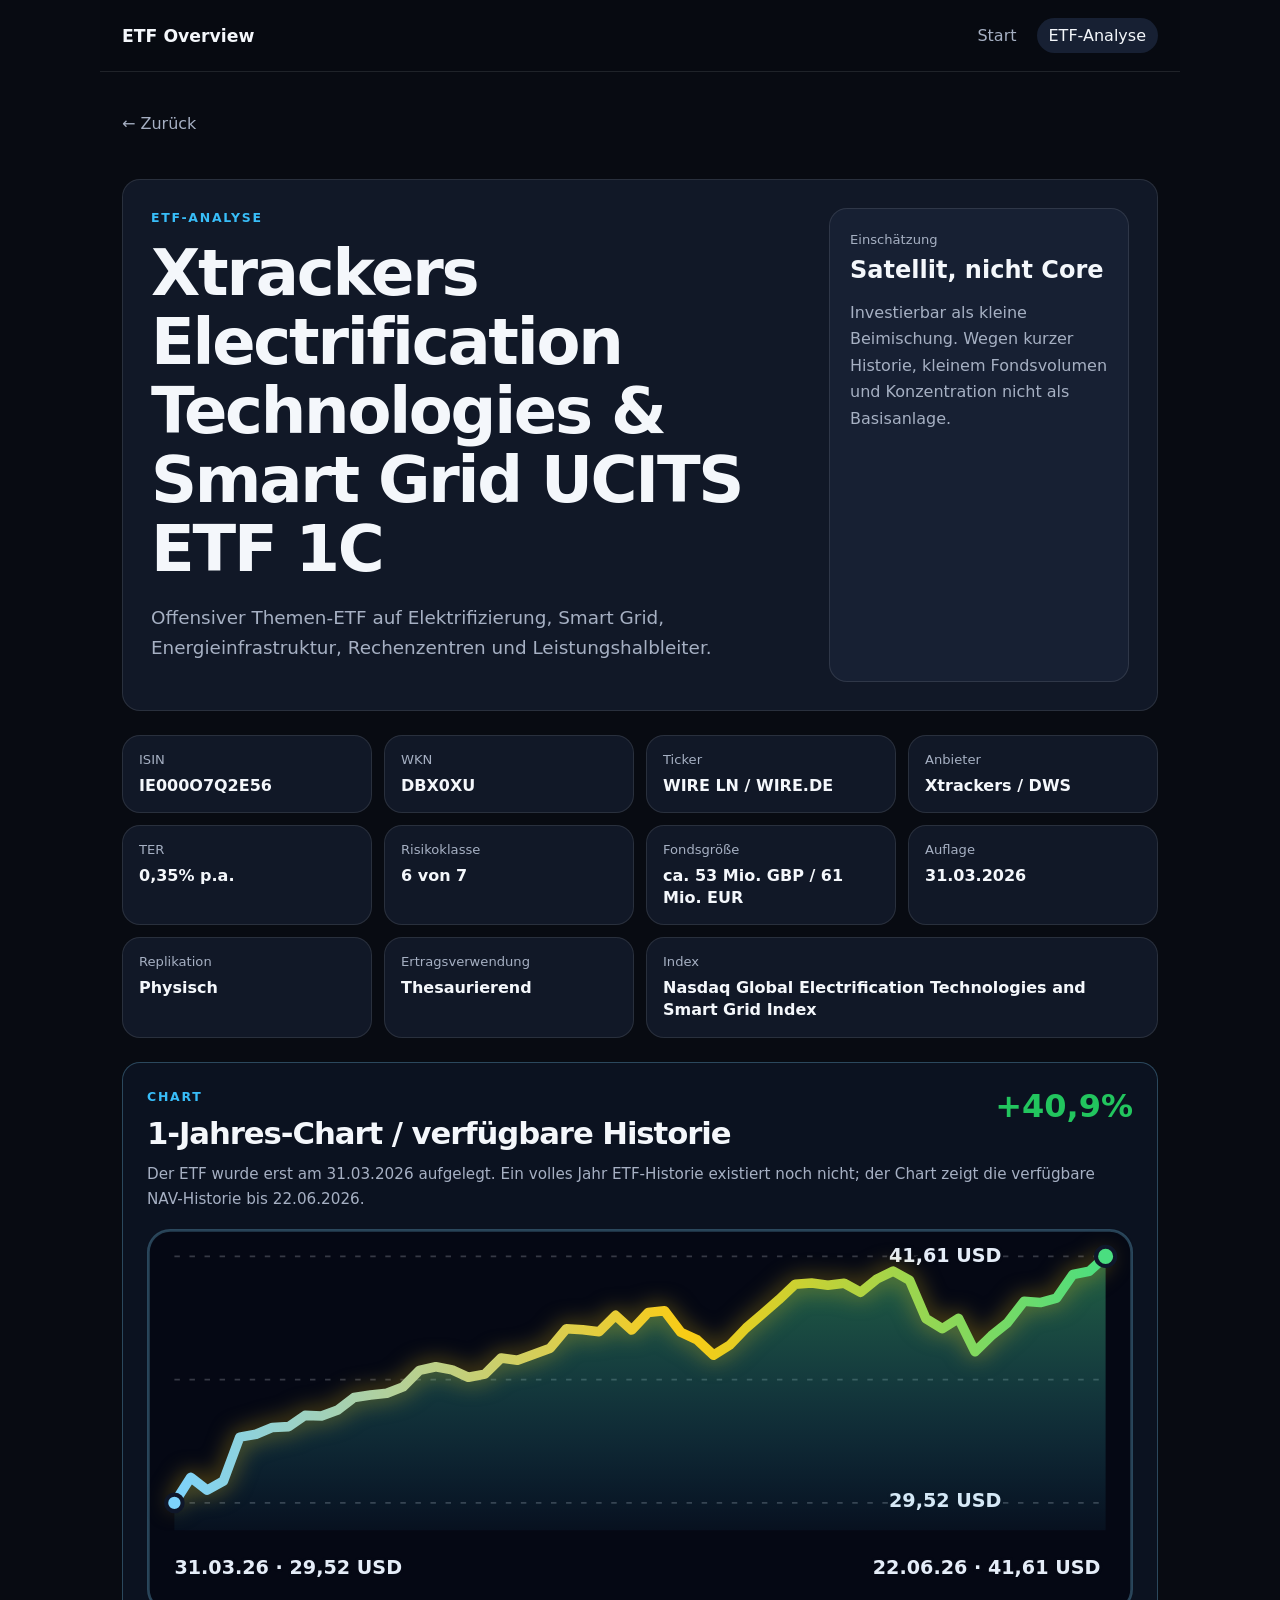
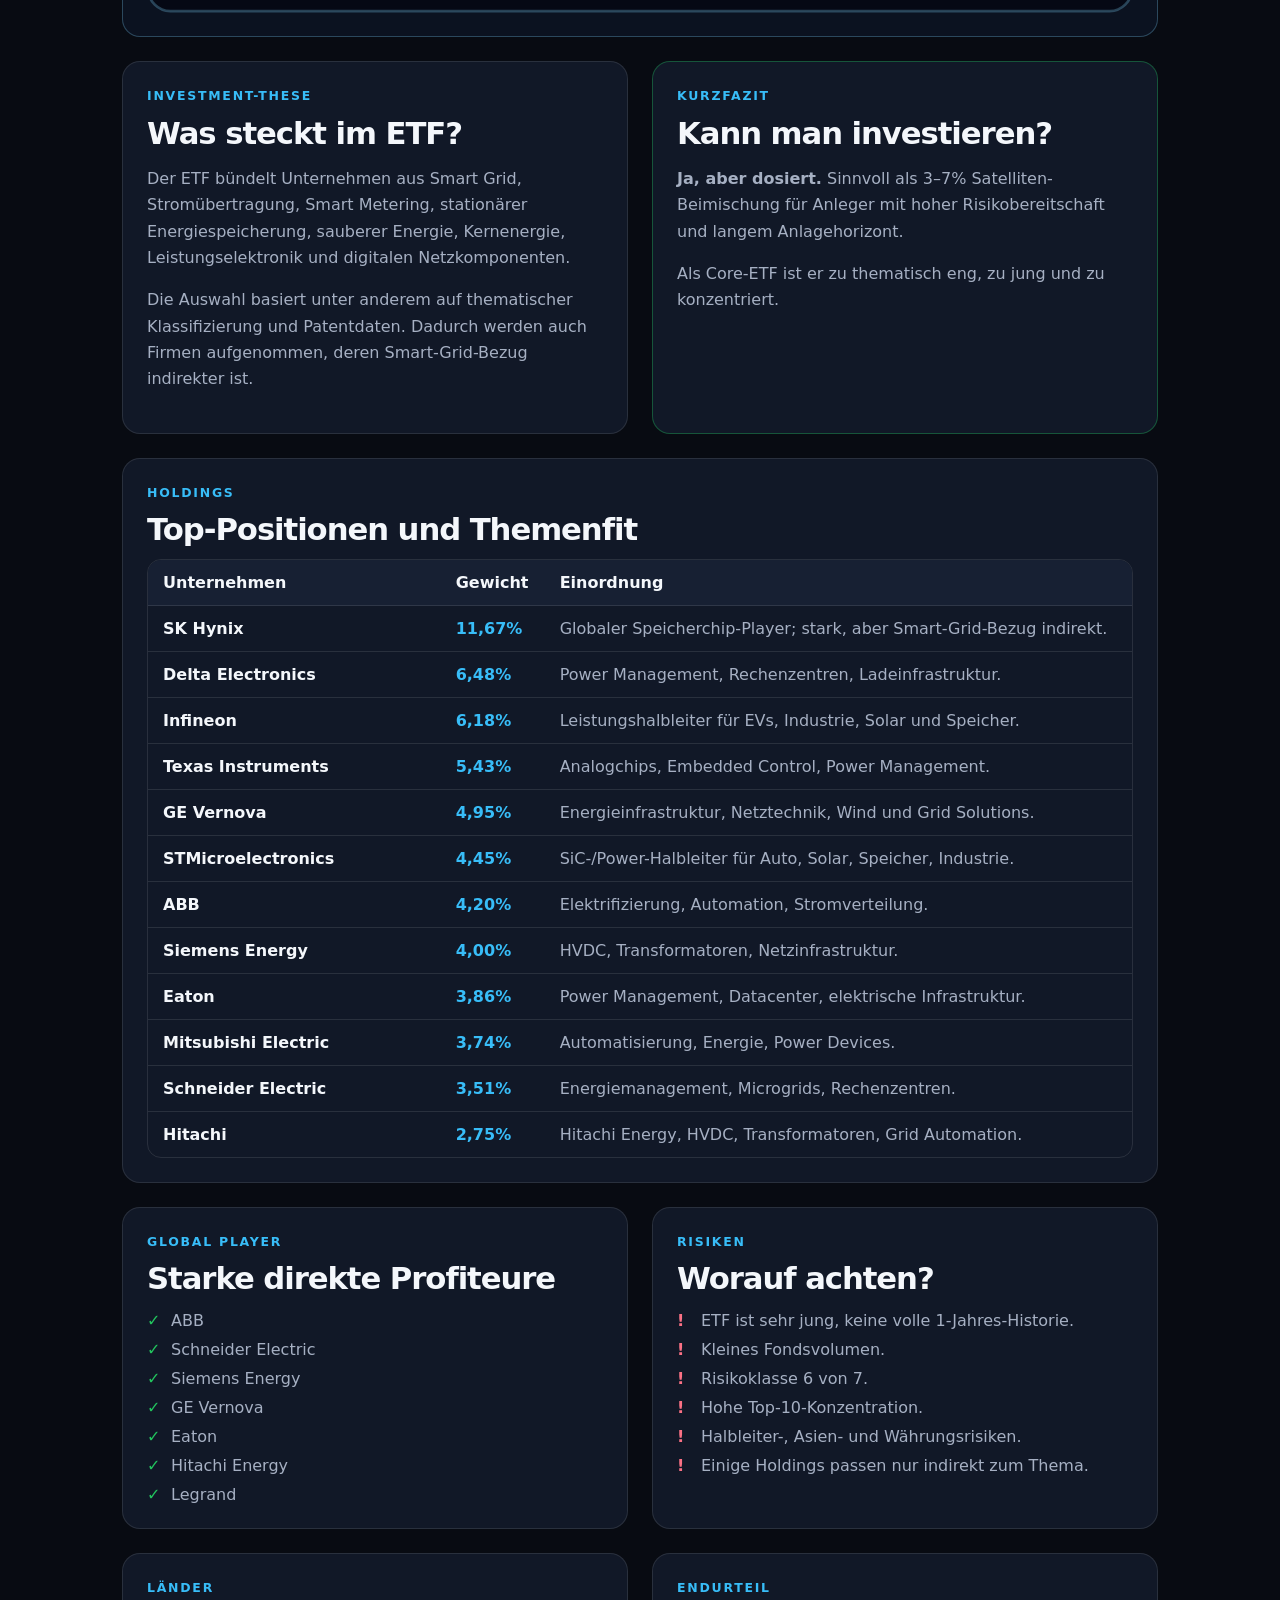
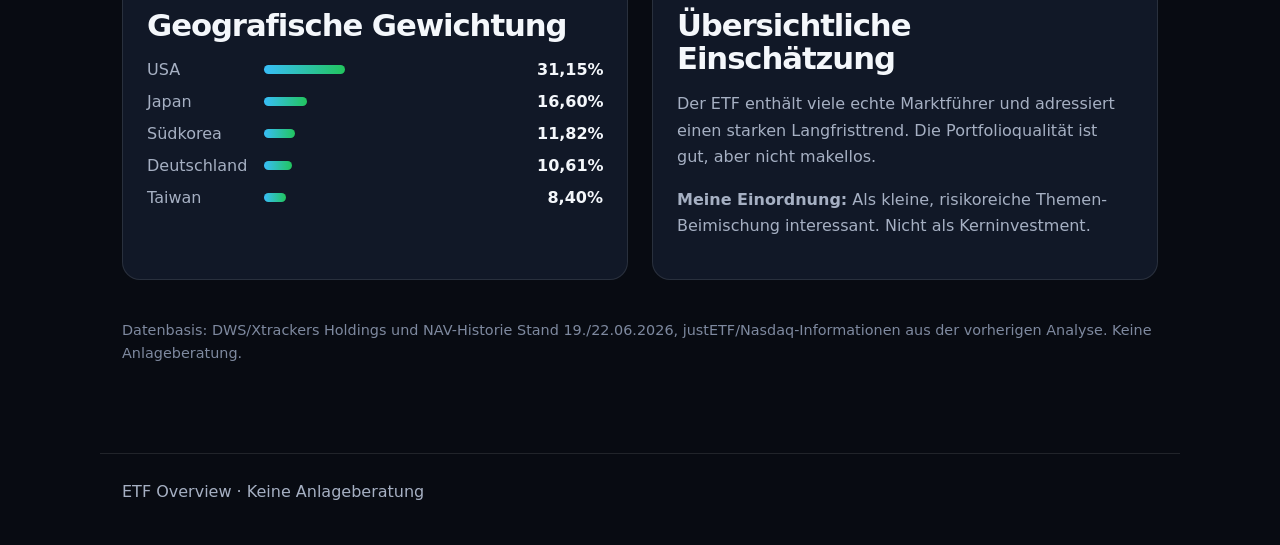
==== commit 19bb1f2d: "Increase ETF chart contrast" ====
--- a/etf.html
+++ b/etf.html
@@ -55,24 +55,30 @@
         <div class="chart-return">+40,9%</div>
       </div>
       <p class="note">Der ETF wurde erst am 31.03.2026 aufgelegt. Ein volles Jahr ETF-Historie existiert noch nicht; der Chart zeigt die verfügbare NAV-Historie bis 22.06.2026.</p>
-      <svg class="chart" viewBox="0 0 720 250" role="img" aria-label="NAV-Chart seit Auflage von 29,52 auf 41,61 USD">
+      <svg class="chart" viewBox="0 0 720 280" role="img" aria-label="NAV-Chart seit Auflage von 29,52 auf 41,61 USD">
         <defs>
           <linearGradient id="lineGradient" x1="0" x2="1" y1="0" y2="0">
-            <stop offset="0" stop-color="#38bdf8" />
-            <stop offset="1" stop-color="#22c55e" />
+            <stop offset="0" stop-color="#7dd3fc" />
+            <stop offset="0.55" stop-color="#facc15" />
+            <stop offset="1" stop-color="#4ade80" />
           </linearGradient>
           <linearGradient id="areaGradient" x1="0" x2="0" y1="0" y2="1">
-            <stop offset="0" stop-color="#22c55e" stop-opacity="0.26" />
-            <stop offset="1" stop-color="#22c55e" stop-opacity="0" />
+            <stop offset="0" stop-color="#4ade80" stop-opacity="0.42" />
+            <stop offset="1" stop-color="#38bdf8" stop-opacity="0.05" />
           </linearGradient>
         </defs>
+        <rect x="1" y="1" width="718" height="278" rx="16" class="chart-bg" />
         <line x1="20" y1="20" x2="700" y2="20" class="grid-line" />
         <line x1="20" y1="110" x2="700" y2="110" class="grid-line" />
         <line x1="20" y1="200" x2="700" y2="200" class="grid-line" />
+        <text class="axis-label" x="624" y="24">41,61 USD</text>
+        <text class="axis-label" x="624" y="203">29,52 USD</text>
         <polygon class="chart-area" points="20.0,200.0 31.9,181.4 43.9,190.7 55.8,184.0 67.7,152.0 79.6,149.9 91.6,144.9 103.5,144.3 115.4,136.1 127.4,136.5 139.3,132.2 151.2,123.0 163.2,121.2 175.1,119.9 187.0,115.3 198.9,103.2 210.9,100.6 222.8,102.9 234.7,108.3 246.7,106.0 258.6,94.2 270.5,95.8 282.5,91.4 294.4,87.0 306.3,72.8 318.2,73.6 330.2,75.0 342.1,63.1 354.0,73.8 366.0,61.0 377.9,59.7 389.8,75.4 401.8,81.0 413.7,92.1 425.6,84.7 437.5,72.3 449.5,62.0 461.4,51.6 473.3,40.3 485.3,39.5 497.2,41.0 509.1,39.6 521.1,46.2 533.0,36.5 544.9,30.8 556.8,37.4 568.8,65.4 580.7,72.8 592.6,65.3 604.6,89.6 616.5,78.0 628.4,68.4 640.4,52.8 652.3,53.7 664.2,50.4 676.1,33.2 688.1,30.9 700.0,20.0 700,220 20,220" />
         <polyline class="chart-line" points="20.0,200.0 31.9,181.4 43.9,190.7 55.8,184.0 67.7,152.0 79.6,149.9 91.6,144.9 103.5,144.3 115.4,136.1 127.4,136.5 139.3,132.2 151.2,123.0 163.2,121.2 175.1,119.9 187.0,115.3 198.9,103.2 210.9,100.6 222.8,102.9 234.7,108.3 246.7,106.0 258.6,94.2 270.5,95.8 282.5,91.4 294.4,87.0 306.3,72.8 318.2,73.6 330.2,75.0 342.1,63.1 354.0,73.8 366.0,61.0 377.9,59.7 389.8,75.4 401.8,81.0 413.7,92.1 425.6,84.7 437.5,72.3 449.5,62.0 461.4,51.6 473.3,40.3 485.3,39.5 497.2,41.0 509.1,39.6 521.1,46.2 533.0,36.5 544.9,30.8 556.8,37.4 568.8,65.4 580.7,72.8 592.6,65.3 604.6,89.6 616.5,78.0 628.4,68.4 640.4,52.8 652.3,53.7 664.2,50.4 676.1,33.2 688.1,30.9 700.0,20.0" />
-        <text x="20" y="238">31.03.26 · 29,52 USD</text>
-        <text x="548" y="238">22.06.26 · 41,61 USD</text>
+        <circle class="chart-point start" cx="20" cy="200" r="6" />
+        <circle class="chart-point end" cx="700" cy="20" r="7" />
+        <text class="date-label" x="20" y="252">31.03.26 · 29,52 USD</text>
+        <text class="date-label end-label" x="530" y="252">22.06.26 · 41,61 USD</text>
       </svg>
     </section>
 
--- a/styles.css
+++ b/styles.css
@@ -138,11 +138,26 @@
 .note { margin: 8px 0 16px; font-size: .95rem; }
 .chart-return { color: var(--green); font-size: 2rem; font-weight: 900; }
 
+.chart-panel { background: #0b1220; border-color: rgba(125, 211, 252, .28); }
 .chart { width: 100%; height: auto; display: block; overflow: visible; }
-.grid-line { stroke: rgba(255,255,255,.08); stroke-width: 1; }
-.chart-line { fill: none; stroke: url(#lineGradient); stroke-width: 4; stroke-linecap: round; stroke-linejoin: round; }
+.chart-bg { fill: #050814; stroke: rgba(125, 211, 252, .28); stroke-width: 2; }
+.grid-line { stroke: rgba(226, 232, 240, .22); stroke-width: 1.2; stroke-dasharray: 4 7; }
+.chart-line {
+  fill: none;
+  stroke: url(#lineGradient);
+  stroke-width: 7;
+  stroke-linecap: round;
+  stroke-linejoin: round;
+  filter: drop-shadow(0 0 8px rgba(250, 204, 21, .5));
+}
 .chart-area { fill: url(#areaGradient); }
-.chart text { fill: var(--muted); font-size: 13px; }
+.chart-point { fill: #f8fafc; stroke: #0f172a; stroke-width: 3; }
+.chart-point.end { fill: #4ade80; }
+.chart-point.start { fill: #7dd3fc; }
+.chart text { fill: #e5edf8; font-size: 14px; font-weight: 800; paint-order: stroke; stroke: #050814; stroke-width: 4px; stroke-linejoin: round; }
+.axis-label { text-anchor: end; }
+.date-label { fill: #f8fafc; }
+.end-label { text-anchor: start; }
 
 .holdings { border: 1px solid var(--line); border-radius: 14px; overflow: hidden; }
 .row { display: grid; grid-template-columns: 1fr 90px 2fr; gap: 14px; padding: 13px 15px; border-bottom: 1px solid var(--line); align-items: center; }
